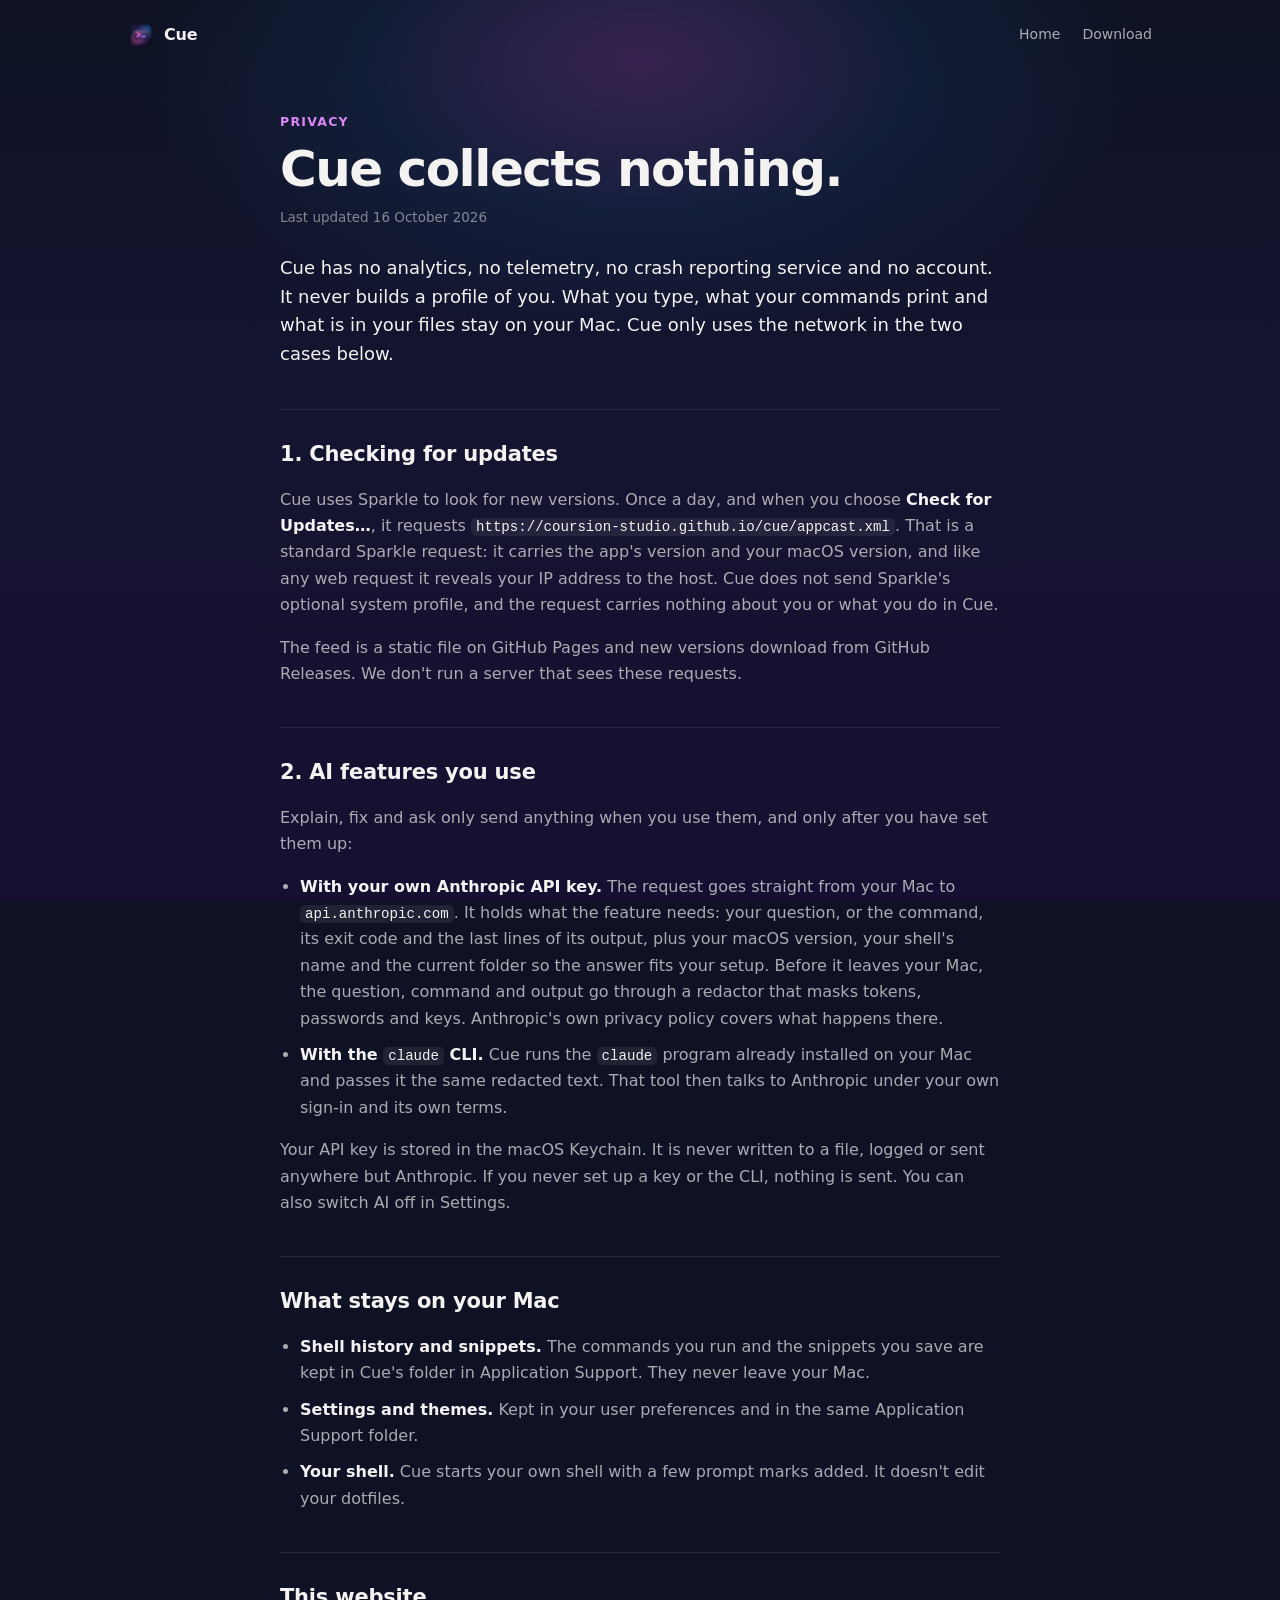
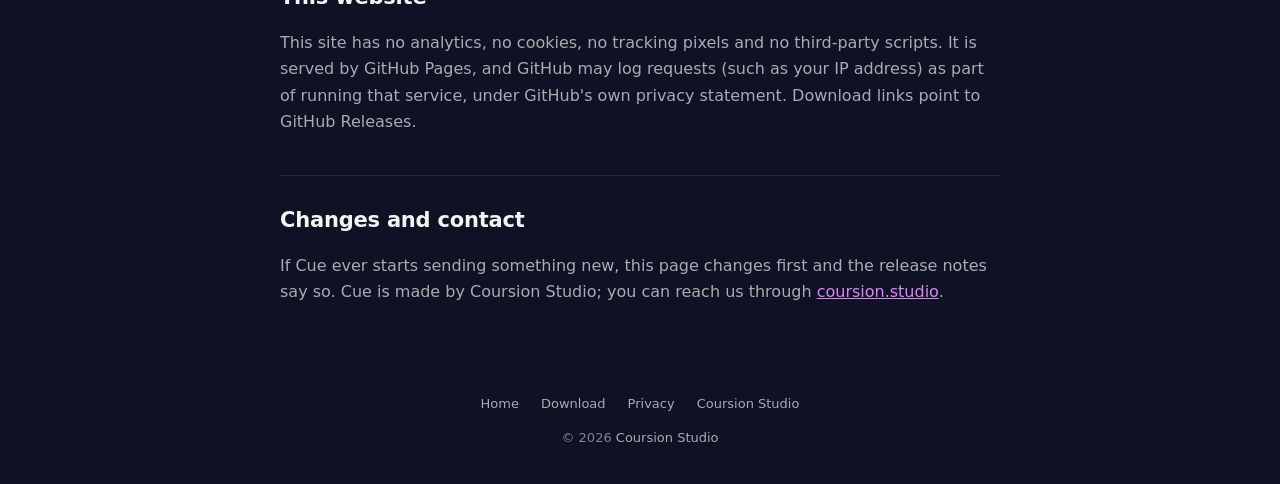
==== privacy.html @ a4cd87f9 "Use cue.coursion.studio for canonical, social and README links" ====
<!doctype html>
<html lang="en">
<head>
  <meta charset="utf-8" />
  <meta name="viewport" content="width=device-width, initial-scale=1" />
  <title>Privacy — Cue</title>
  <meta name="description" content="Cue collects nothing: no analytics, no telemetry, no account. Here is every time it uses the network." />
  <link rel="canonical" href="https://cue.coursion.studio/privacy.html" />
  <link rel="icon" type="image/png" href="favicon.png" />
  <link rel="apple-touch-icon" href="apple-touch-icon.png" />
  <link rel="stylesheet" href="stage.css?v=1d5ceac846" />
  <link rel="stylesheet" href="cue.css?v=15d2f838bf" />
  <meta name="theme-color" content="#0E1224" />
</head>
<body class="legal-page">
  <div class="legal-glow" aria-hidden="true"></div>
  <div class="container">
    <nav class="top">
      <a class="brand" href="./"><img src="icon.png" alt="" width="26" height="26" /><span>Cue</span></a>
      <div class="links">
        <a href="./">Home</a>
        <a class="keep" href="./#download">Download</a>
      </div>
    </nav>

    <main class="legal">
      <p class="eyebrow">Privacy</p>
      <h1>Cue collects nothing.</h1>
      <p class="updated">Last updated 16 October 2026</p>
      <p class="lede">Cue has no analytics, no telemetry, no crash reporting service and no account. It never builds a profile of you. What you type, what your commands print and what is in your files stay on your Mac. Cue only uses the network in the two cases below.</p>

      <section>
        <h2>1. Checking for updates</h2>
        <p>Cue uses Sparkle to look for new versions. Once a day, and when you choose <b>Check for Updates…</b>, it requests <code>https://coursion-studio.github.io/cue/appcast.xml</code>. That is a standard Sparkle request: it carries the app's version and your macOS version, and like any web request it reveals your IP address to the host. Cue does not send Sparkle's optional system profile, and the request carries nothing about you or what you do in Cue.</p>
        <p>The feed is a static file on GitHub Pages and new versions download from GitHub Releases. We don't run a server that sees these requests.</p>
      </section>

      <section>
        <h2>2. AI features you use</h2>
        <p>Explain, fix and ask only send anything when you use them, and only after you have set them up:</p>
        <ul>
          <li><b>With your own Anthropic API key.</b> The request goes straight from your Mac to <code>api.anthropic.com</code>. It holds what the feature needs: your question, or the command, its exit code and the last lines of its output, plus your macOS version, your shell's name and the current folder so the answer fits your setup. Before it leaves your Mac, the question, command and output go through a redactor that masks tokens, passwords and keys. Anthropic's own privacy policy covers what happens there.</li>
          <li><b>With the <code>claude</code> CLI.</b> Cue runs the <code>claude</code> program already installed on your Mac and passes it the same redacted text. That tool then talks to Anthropic under your own sign-in and its own terms.</li>
        </ul>
        <p>Your API key is stored in the macOS Keychain. It is never written to a file, logged or sent anywhere but Anthropic. If you never set up a key or the CLI, nothing is sent. You can also switch AI off in Settings.</p>
      </section>

      <section>
        <h2>What stays on your Mac</h2>
        <ul>
          <li><b>Shell history and snippets.</b> The commands you run and the snippets you save are kept in Cue's folder in Application Support. They never leave your Mac.</li>
          <li><b>Settings and themes.</b> Kept in your user preferences and in the same Application Support folder.</li>
          <li><b>Your shell.</b> Cue starts your own shell with a few prompt marks added. It doesn't edit your dotfiles.</li>
        </ul>
      </section>

      <section>
        <h2>This website</h2>
        <p>This site has no analytics, no cookies, no tracking pixels and no third-party scripts. It is served by GitHub Pages, and GitHub may log requests (such as your IP address) as part of running that service, under GitHub's own privacy statement. Download links point to GitHub Releases.</p>
      </section>

      <section>
        <h2>Changes and contact</h2>
        <p>If Cue ever starts sending something new, this page changes first and the release notes say so. Cue is made by Coursion Studio; you can reach us through <a href="https://coursion.studio">coursion.studio</a>.</p>
      </section>
    </main>

    <footer>
      <div class="links">
        <a href="./">Home</a>
        <a href="./#download">Download</a>
        <a href="privacy.html">Privacy</a>
        <a href="https://coursion.studio">Coursion Studio</a>
      </div>
      <div>© 2026 <a href="https://coursion.studio">Coursion Studio</a></div>
    </footer>
  </div>
</body>
</html>
---- stage.css ----
@property --pal-accent { syntax: "<color>"; inherits: true; initial-value: #9D4EDD; }
@property --pal-second { syntax: "<color>"; inherits: true; initial-value: #4B0082; }

:root {
  --pal-base: #07050F;
  --pal-accent: #9D4EDD;
  --pal-second: #4B0082;
  --pal-s1: rgb(157 78 221 / 0.28);
  --pal-s2: rgb(75 0 130 / 0.16);
  --pal-s3: rgb(6 4 15 / 0.65);
  --pal-text: #FFFFFF;
  --pal-text2: #C9C9D8;
  --pal-text3: rgb(255 255 255 / 0.58);
  --pal-chip: rgb(255 255 255 / 0.08);
  --pal-rule: rgb(255 255 255 / 0.06);
  --pal-border: rgb(255 255 255 / 0.12);
  --on-accent: #FFFFFF;

  --page: #0E0C14;
  --accent-text: color-mix(in oklab, var(--pal-accent) 66%, white);
  --text-primary: #F5F3F2;
  --text-secondary: rgb(245 243 242 / 0.68);
  --text-tertiary: rgb(245 243 242 / 0.5);
  --rule: rgb(245 243 242 / 0.09);
  --success: #2ECC71;
  --warning: #F39C12;

  --sans: -apple-system, BlinkMacSystemFont, "SF Pro Display", "SF Pro Text", "Inter", system-ui, sans-serif;
  --mono: ui-monospace, SFMono-Regular, "SF Mono", Menlo, monospace;
  --rounded: ui-rounded, "SF Pro Rounded", -apple-system, BlinkMacSystemFont, system-ui, sans-serif;
  --radius-btn: 8px;

  --spring: linear(0, 0.0202, 0.0705, 0.14, 0.2204, 0.3054, 0.3905, 0.4724, 0.5492, 0.6196, 0.6828, 0.7387, 0.7874, 0.8293, 0.8639, 0.8939, 0.9188, 0.9393, 0.9558, 0.969, 0.9793, 0.9873, 0.9934, 0.9979, 1.0011, 1.0033, 1.0047, 1.0055, 1.0059, 1.0059, 1.0058, 1.0054, 1.005, 1.0045, 1.004, 1.0035, 1.003, 1.0025, 1.0021, 1.0018, 1);
  --spring-t: 0.6s;
  --spring-key: linear(0, 0.0869, 0.2654, 0.4735, 0.6576, 0.8056, 0.9156, 0.9845, 1.0244, 1.0414, 1.0444, 1.0394, 1.031, 1.0221, 1.0139, 1.0076, 1.003, 1.0003, 0.9987, 0.9981, 0.998, 0.9983, 0.9987, 0.9991, 1);
  --spring-snappy: linear(0, 0.0378, 0.1255, 0.2372, 0.3559, 0.4707, 0.5755, 0.6671, 0.7447, 0.8085, 0.8598, 0.8989, 0.9301, 0.9537, 0.9709, 0.9833, 0.9918, 0.9975, 1.0011, 1.0032, 1.0042, 1.0046, 1.0045, 1.0041, 1.0036, 1.0031, 1.0025, 1.0021, 1.0016, 1.0012, 1);
  --ease-out: cubic-bezier(0.23, 1, 0.32, 1);

  transition: --pal-accent 0.45s ease, --pal-second 0.45s ease;
}


* { box-sizing: border-box; }
html, body { margin: 0; padding: 0; overflow-x: hidden; }
body {
  background: var(--page);
  color: var(--text-primary);
  font: 16px/1.55 var(--sans);
  -webkit-font-smoothing: antialiased;
  -moz-osx-font-smoothing: grayscale;
}
::selection { background: color-mix(in srgb, var(--pal-accent) 38%, transparent); color: #fff; }
:focus-visible { outline: 2px solid var(--pal-accent); outline-offset: 3px; }
.container { max-width: 1080px; margin: 0 auto; padding: 0 28px; }
.skip { position: absolute; left: -999px; top: 8px; z-index: 50; padding: 8px 14px; border-radius: 8px; background: var(--pal-accent); color: var(--on-accent); }
.skip:focus { left: 12px; }
.combo { white-space: nowrap; }
:is(p, h3, li) kbd:not([class]) {
  display: inline-block;
  min-width: 1.6em;
  padding: 0 0.42em;
  margin: 0 0.08em;
  font: 600 0.76em/1.65 var(--rounded);
  text-align: center;
  color: var(--text-primary);
  background: rgb(255 255 255 / 0.07);
  border: 1px solid rgb(255 255 255 / 0.14);
  border-radius: 0.42em;
  box-shadow: 0 1px 0 rgb(0 0 0 / 0.35);
  vertical-align: 0.06em;
}

nav.top { position: relative; z-index: 2; display: flex; align-items: center; justify-content: space-between; padding: 22px 0 8px; }
nav.top .brand { display: flex; align-items: center; gap: 10px; font-weight: 600; letter-spacing: -0.01em; color: inherit; text-decoration: none; }
nav.top .brand img { width: 26px; height: 26px; border-radius: 6px; }
nav.top .links { display: flex; align-items: center; gap: 22px; }
nav.top .links a { color: var(--text-secondary); text-decoration: none; font-size: 14px; font-weight: 500; transition: color 0.15s; }
nav.top .links a:hover { color: var(--text-primary); }

.btn {
  display: inline-flex;
  align-items: center;
  gap: 10px;
  height: 48px;
  padding: 0 22px;
  border-radius: var(--radius-btn);
  font: 600 14px var(--sans);
  text-decoration: none;
  color: #fff;
  border: 1px solid rgb(255 255 255 / 0.22);
  cursor: pointer;
  transition: transform 0.12s ease, box-shadow 0.15s ease, background 0.15s ease;
}
.btn.primary { background: var(--pal-accent); color: var(--on-accent); border-color: rgb(0 0 0 / 0.2); box-shadow: 0 1px 0 rgb(255 255 255 / 0.22) inset; }
.btn.primary:hover { transform: translateY(-1px); box-shadow: 0 1px 0 rgb(255 255 255 / 0.22) inset, 0 6px 18px color-mix(in srgb, var(--pal-accent) 35%, transparent); }
.btn.primary:active { transform: scale(0.98); }
.btn.outline { background: rgb(255 255 255 / 0.05); border-color: rgb(255 255 255 / 0.12); color: rgb(255 255 255 / 0.9); }
.btn.outline:hover { background: rgb(255 255 255 / 0.09); }
.cta-row { display: flex; flex-wrap: wrap; gap: 10px; }
.req-note { color: var(--text-tertiary); font-size: 13px; margin: 20px 0 0; }


.js .reveal .rise { opacity: 0; transform: translateY(14px); }
.js .reveal.in .rise,
.reveal-all .reveal .rise {
  opacity: 1;
  transform: none;
  transition: opacity 0.45s var(--ease-out) var(--d, 0s), transform var(--spring-t) var(--spring) var(--d, 0s);
}


.stage-hero { position: relative; isolation: isolate; overflow: hidden; padding-bottom: 84px; }
.mesh {
  position: absolute;
  inset: 0 0 -10% 0;
  z-index: -1;
  pointer-events: none;
  -webkit-mask-image: linear-gradient(#000 0, #000 55%, transparent 100%);
  mask-image: linear-gradient(#000 0, #000 55%, transparent 100%);
}
.mesh i { position: absolute; border-radius: 50%; will-change: transform; animation: drift 26s ease-in-out infinite alternate; }
.mesh .m1 { left: 18%; top: -6%; width: 64%; height: 78%; opacity: 0.75; background: radial-gradient(closest-side, color-mix(in srgb, var(--pal-accent) 78%, var(--page)), transparent); }
.mesh .m2 { left: 28%; top: -34%; width: 44%; height: 60%; animation-duration: 31s; animation-delay: -9s; background: radial-gradient(closest-side, color-mix(in srgb, var(--pal-accent) 60%, var(--page)), transparent); }
.mesh .m3 { left: -14%; top: 14%; width: 46%; height: 64%; opacity: 0.9; animation-duration: 37s; animation-delay: -4s; background: radial-gradient(closest-side, color-mix(in srgb, var(--pal-second) 70%, var(--page)), transparent); }
.mesh .m4 { right: -12%; top: 18%; width: 44%; height: 58%; opacity: 0.85; animation-duration: 29s; animation-delay: -15s; background: radial-gradient(closest-side, color-mix(in srgb, var(--pal-accent) 45%, var(--page)), transparent); }
.mesh::after {
  content: "";
  position: absolute;
  inset: 0;
  background-image: radial-gradient(circle, rgb(255 255 255 / 0.07) 0.7px, transparent 1.1px);
  background-size: 18px 18px;
  background-position: 9px 9px;
}
@keyframes drift {
  0% { transform: translate3d(0, 0, 0) scale(1); }
  50% { transform: translate3d(6%, 5%, 0) scale(1.08); }
  100% { transform: translate3d(-5%, -3%, 0) scale(0.96); }
}
[data-live]:not(.live) :is(.mesh i, .shimmer) { animation-play-state: paused; }

.fan { --k: 1.22; --cy: 128px; position: relative; height: 350px; margin: 26px auto 0; perspective: 900px; }
.fan::before {
  content: "";
  position: absolute;
  left: 50%;
  top: var(--cy);
  width: 420px;
  height: 420px;
  margin: -210px 0 0 -210px;
  border-radius: 50%;
  z-index: 1;
  background: radial-gradient(closest-side, color-mix(in srgb, var(--pal-accent) 52%, transparent), color-mix(in srgb, var(--pal-accent) 22%, transparent) 45%, transparent);
}
.fan-icon {
  position: absolute;
  left: 50%;
  top: var(--cy);
  z-index: 2;
  width: 160px;
  height: 160px;
  margin: -80px 0 0 -80px;
  border-radius: 36px;
  filter: drop-shadow(0 12px 22px rgb(0 0 0 / 0.45));
}
.fan-item {
  --at: translate(calc(var(--x, 0) * var(--k) * 1px - 50%), calc(var(--y, 0) * var(--ky, var(--k)) * 1px - 28px)) rotate(var(--r, 0deg));
  position: absolute;
  left: 50%;
  top: var(--cy);
  z-index: 3;
  display: flex;
  flex-direction: column;
  align-items: center;
  gap: 9px;
  transform: var(--at);
}
.fan-item b { font-size: 13px; font-weight: 500; color: var(--text-secondary); white-space: nowrap; transition: color 0.15s ease; }
.js .stage-hero .fan-icon { opacity: 0; transform: scale(0.7) rotateX(-18deg); }
.js .stage-hero .fan-item { opacity: 0; transform: translate(-50%, -18px) scale(0.35); }
.js .stage-hero.in .fan-icon,
.reveal-all .stage-hero .fan-icon { opacity: 1; transform: none; transition: opacity 0.3s var(--ease-out), transform var(--spring-t) var(--spring); }
.js .stage-hero.in .fan-item,
.reveal-all .stage-hero .fan-item {
  opacity: 1;
  transform: var(--at);
  transition: opacity 0.3s var(--ease-out) calc(0.18s + var(--i, 0) * 0.045s), transform var(--spring-t) var(--spring) calc(0.18s + var(--i, 0) * 0.045s);
}

.hero-copy { position: relative; max-width: 920px; margin: 6px auto 0; text-align: center; }
.hero-copy h1 { margin: 0 0 18px; font-size: clamp(36px, 5.1vw, 62px); font-weight: 650; letter-spacing: -0.032em; line-height: 1.04; text-wrap: balance; }
.hero-copy .sub { max-width: 600px; margin: 0 auto 30px; font-size: 18px; line-height: 1.55; color: var(--text-secondary); text-wrap: pretty; }
.hero-copy .cta-row, .cta-row.center { justify-content: center; }


.tile {
  position: relative;
  display: grid;
  place-items: center;
  width: 56px;
  height: 56px;
  border-radius: 15px;
  color: var(--pal-accent);
  background: linear-gradient(rgb(255 255 255 / 0.07), rgb(255 255 255 / 0.07)), rgb(22 20 24 / 0.88);
  box-shadow: inset 0 1px 0 rgb(255 255 255 / 0.16), inset 0 0 0 1px rgb(255 255 255 / 0.07), 0 9px 18px rgb(0 0 0 / 0.4);
  transition: transform 0.38s var(--spring-key);
}
.tile::after { content: ""; position: absolute; inset: 0; border-radius: inherit; pointer-events: none; background: linear-gradient(rgb(255 255 255 / 0.1), rgb(255 255 255 / 0.02) 30%, transparent 55%); }
.tile :is(img, svg) { width: 62%; height: 62%; object-fit: contain; }
@media (hover: hover) and (pointer: fine) {
  .fan-item:hover .tile { transform: scale(1.08); }
  .fan-item:hover b { color: var(--text-primary); }
}

.feature-grid { list-style: none; margin: 0; padding: 0; display: grid; grid-template-columns: repeat(var(--cols, 3), minmax(0, 1fr)); gap: 14px; }
.feature-card {
  display: flex;
  gap: 16px;
  padding: 20px 20px 22px;
  border-radius: 18px;
  background: linear-gradient(180deg, rgb(255 255 255 / 0.05), rgb(255 255 255 / 0.015));
  border: 1px solid color-mix(in srgb, var(--pal-accent) 24%, rgb(255 255 255 / 0.06));
}
.feature-card .tile { flex: none; width: 52px; height: 52px; border-radius: 14px; }
.feature-card h3 { display: flex; flex-wrap: wrap; align-items: center; gap: 4px 10px; margin: 2px 0 6px; font-size: 18px; font-weight: 650; letter-spacing: -0.01em; }
.feature-card p { margin: 0; font-size: 14.5px; line-height: 1.5; color: var(--text-secondary); }
.tier { padding: 2px 8px; border-radius: 999px; font-size: 11px; font-weight: 650; letter-spacing: 0.06em; text-transform: uppercase; white-space: nowrap; }
.tier-free { color: #4BDB8A; background: rgb(46 204 113 / 0.13); }
.tier-mixed { color: var(--accent-text); background: color-mix(in srgb, var(--pal-accent) 16%, transparent); }
.tier-paid { color: var(--text-secondary); background: rgb(255 255 255 / 0.08); }


.sec { position: relative; isolation: isolate; padding: 104px 0; }
.sec + .sec { border-top: 1px solid rgb(255 255 255 / 0.05); }
.sec .glow {
  position: absolute;
  left: 50%;
  top: 6%;
  z-index: -1;
  width: min(900px, 120vw);
  height: 420px;
  margin-left: max(-450px, -60vw);
  border-radius: 50%;
  pointer-events: none;
  background: radial-gradient(closest-side, color-mix(in srgb, var(--pal-accent) 22%, transparent), transparent);
}
.sec-head h2, .split-copy h2 { margin: 0 0 14px; font-size: clamp(30px, 3.7vw, 46px); font-weight: 650; letter-spacing: -0.03em; line-height: 1.06; text-wrap: balance; }
.sec-head p, .split-copy p { max-width: 600px; margin: 0; font-size: 17.5px; line-height: 1.6; color: var(--text-secondary); text-wrap: pretty; }
.sec-head.center { max-width: 680px; margin: 44px auto 0; text-align: center; }
.sec-head.center p { margin: 0 auto; }
.sec-head:not(.center) { margin-bottom: 40px; }
.split-copy .aside { margin-top: 18px; font-size: 15px; color: var(--text-tertiary); }
.split { display: grid; grid-template-columns: minmax(0, 0.74fr) minmax(0, 1.26fr); gap: 56px; align-items: center; }
.split.reverse { grid-template-columns: minmax(0, 1.26fr) minmax(0, 0.74fr); }
.split.reverse .split-copy { order: 2; }
.split-stage { min-width: 0; display: flex; flex-direction: column; align-items: center; }
.sec-split .glow { left: 62%; top: 14%; }
.sec-split:has(.reverse) .glow { left: 38%; }


.kb-stage { display: flex; justify-content: center; padding-top: 6px; perspective: 1500px; }
.kb {
  --u: 46px;
  position: relative;
  width: calc(14.5 * var(--u) + 28px);
  padding: 14px;
  border-radius: 22px;
  background: linear-gradient(#211e25, #121015);
  box-shadow: inset 0 1px 0 rgb(255 255 255 / 0.12), inset 0 0 0 1px rgb(255 255 255 / 0.06), 0 34px 60px rgb(0 0 0 / 0.55), 0 0 70px color-mix(in srgb, var(--pal-accent) 16%, transparent);
  transform: rotateX(24deg);
  transform-origin: 50% 100%;
}
.kb::after {
  content: "";
  position: absolute;
  inset: 0;
  border-radius: inherit;
  pointer-events: none;
  opacity: 0;
  box-shadow: inset 0 0 0 1.5px color-mix(in srgb, var(--pal-accent) 75%, transparent), 0 0 60px color-mix(in srgb, var(--pal-accent) 40%, transparent);
  transition: opacity 0.25s ease;
}
.kb.live::after { opacity: 1; }
.kb-row { display: flex; }
.key { width: calc(var(--w, 1) * var(--u)); height: var(--u); padding: calc(var(--u) * 0.055); }
.key.stack { display: flex; flex-direction: column; gap: calc(var(--u) * 0.055); }
.key.stack .cap { height: 50%; }
.cap {
  position: relative;
  display: grid;
  place-items: center;
  height: 100%;
  border-radius: calc(var(--u) * 0.17);
  background: linear-gradient(#333136, #222024);
  box-shadow: inset 0 0 0 0.75px rgb(255 255 255 / 0.08), 0 1.5px 0 rgb(0 0 0 / 0.55);
  font: 500 calc(var(--u) * 0.29)/1 var(--rounded);
  color: rgb(255 255 255 / 0.72);
  transition: transform 0.38s var(--spring-key), color 0.15s ease;
}
.cap.sm { font-size: calc(var(--u) * 0.25); }
.cap::before, .cap::after { content: ""; position: absolute; inset: 0; border-radius: inherit; opacity: 0; transition: opacity 0.16s ease; }
.cap::before { background: linear-gradient(color-mix(in oklab, var(--pal-accent) 72%, white), var(--pal-accent)); box-shadow: inset 0 0 0 0.75px rgb(255 255 255 / 0.35); }
.cap::after { z-index: -1; box-shadow: 0 0 16px color-mix(in srgb, var(--pal-accent) 85%, transparent); }
.cap span { position: relative; }
.cap.on { transform: translateY(1px); color: #120d18; }
.cap.on::before, .cap.on::after { opacity: 1; }
.kb-pill {
  display: inline-flex !important;
  align-items: center;
  gap: 12px;
  min-height: 46px;
  max-width: none !important;
  margin: 26px auto 0 !important;
  padding: 9px 12px 9px 16px;
  border-radius: 14px;
  background: rgb(255 255 255 / 0.04);
  border: 1px solid rgb(255 255 255 / 0.1);
  font-size: 15px !important;
  font-weight: 600;
  color: var(--text-primary) !important;
}
.kb-pill .dot { flex: none; width: 9px; height: 9px; border-radius: 50%; background: rgb(255 255 255 / 0.45); transition: background 0.2s ease, box-shadow 0.2s ease; }
.kb-pill.live .dot { background: #FF5F57; box-shadow: 0 0 10px rgb(255 95 87 / 0.7); }
.kb-pill-keys { display: inline-flex; gap: 5px; }
.kb-pill-keys:empty { display: none; }


.lp {
  --row: 52px;
  position: relative;
  width: min(680px, 100%);
  margin: 0 auto;
  overflow: hidden;
  border-radius: 18px;
  color: var(--pal-text);
  text-align: left;
  background:
    linear-gradient(135deg, color-mix(in srgb, var(--pal-accent) 22%, transparent), color-mix(in srgb, var(--pal-accent) 6%, transparent) 50%, transparent),
    linear-gradient(135deg, var(--pal-s1), var(--pal-s2), var(--pal-s3)),
    color-mix(in srgb, var(--pal-base) 55%, rgb(40 38 46 / 0.86));
  -webkit-backdrop-filter: blur(26px) saturate(1.5);
  backdrop-filter: blur(26px) saturate(1.5);
  box-shadow: 0 30px 60px rgb(0 0 0 / 0.5), 0 0 60px color-mix(in srgb, var(--pal-accent) 18%, transparent);
}
.lp::before {
  content: "";
  position: absolute;
  inset: 0;
  z-index: 3;
  border-radius: inherit;
  pointer-events: none;
  background: linear-gradient(rgb(255 255 255 / 0.1), rgb(255 255 255 / 0.02) 25%, transparent 55%);
  box-shadow: inset 0 0 0 1px var(--pal-border);
}
.lp[data-light] { background: rgb(250 250 250 / 0.92); }
.lp[data-mat="ledger"] {
  background: radial-gradient(440px circle at 4% -6%, color-mix(in srgb, var(--pal-accent) 7%, transparent), transparent), color-mix(in srgb, #fff 10%, var(--pal-base));
  -webkit-backdrop-filter: none;
  backdrop-filter: none;
}
.lp[data-mat="ledger"][data-light] { background: radial-gradient(440px circle at 4% -6%, color-mix(in srgb, var(--pal-accent) 7%, transparent), transparent), var(--pal-base); }
.lp[data-mat="ledger"]::before { background: none; }
.lp[data-mat="compact"] { --row: 42px; background: color-mix(in srgb, var(--pal-base) 40%, rgb(34 34 38 / 0.72)); }
.lp[data-mat="compact"][data-light] { background: color-mix(in srgb, var(--pal-base) 55%, rgb(240 240 242 / 0.8)); }
.lp > * { position: relative; z-index: 1; }
.lp-field { display: flex; align-items: center; gap: 12px; height: 64px; padding: 0 20px; border-bottom: 1px solid var(--pal-rule); }
.lp[data-mat="compact"] .lp-field { height: 54px; }
.lp-glass { flex: none; width: 19px; height: 19px; color: var(--pal-text3); }
.lp-field input, .lp-q { flex: 1; min-width: 0; padding: 0; border: 0; background: none; outline: none; font: 400 21px/1.2 var(--sans); color: var(--pal-text); caret-color: var(--pal-accent); }
.lp-field input::placeholder { color: var(--pal-text2); opacity: 0.85; }
.lp-field input:focus-visible { outline: none; }
.lp-live:focus-within { box-shadow: 0 30px 60px rgb(0 0 0 / 0.5), 0 0 0 2px color-mix(in srgb, var(--pal-accent) 70%, transparent), 0 0 60px color-mix(in srgb, var(--pal-accent) 24%, transparent); }
.lp-q { display: flex; align-items: center; }
.caret { display: inline-block; width: 2px; height: 24px; margin-left: 1px; border-radius: 1px; background: var(--pal-accent); animation: blink 1.1s steps(1) infinite; }
@keyframes blink { 50% { opacity: 0; } }
.lp-chip, .lp-hint b { padding: 5px 7px; border-radius: 6px; font: 600 11.5px/1 var(--rounded); color: var(--pal-text3); background: var(--pal-chip); }
.lp-results { position: relative; height: calc(3 * var(--row) + 14px); padding: 7px; }
.lp-results.static { height: auto; }
.lp-results ul { position: relative; margin: 0; padding: 0; list-style: none; }
.lp-sel {
  position: absolute;
  left: 7px;
  right: 7px;
  top: 7px;
  height: var(--row);
  border-radius: 11px;
  background: color-mix(in srgb, var(--pal-accent) 16%, transparent);
  transform: translateY(calc(var(--sel, 0) * var(--row)));
  transition: transform 0.34s var(--spring-snappy), opacity 0.15s ease;
}
.lp-results.empty .lp-sel { opacity: 0; }
.lp-empty { position: absolute; inset: 0; display: grid; place-items: center; margin: 0; font-size: 13.5px; color: var(--pal-text3); opacity: 0; pointer-events: none; transition: opacity 0.2s ease; }
.lp-results.empty .lp-empty { opacity: 1; }
.lp-row { display: flex; align-items: center; gap: 12px; height: var(--row); padding: 0 12px; border-radius: 11px; cursor: default; transition: opacity 0.22s var(--ease-out), transform 0.34s var(--spring-snappy); }
.lp-row.stat.sel { background: color-mix(in srgb, var(--pal-accent) 16%, transparent); }
.lp[data-mat="compact"] :is(.lp-sel, .lp-row.stat.sel) { background: color-mix(in srgb, var(--pal-text) 10%, transparent); }
.lp-row.enter { opacity: 0; transform: translateY(-8px); transition: none; }
.lp-ico { flex: none; display: grid; place-items: center; width: 34px; height: 34px; border-radius: 9px; color: var(--pal-text2); background: var(--pal-chip); }
.lp[data-mat="compact"] .lp-ico { width: 28px; height: 28px; border-radius: 7px; }
.lp-ico svg { width: 56%; height: 56%; }
.lp-row.sel .lp-ico.sym { color: var(--pal-accent); background: color-mix(in srgb, var(--pal-accent) 24%, transparent); }
.lp-ico.app { color: #fff; box-shadow: inset 0 0 0 0.5px rgb(255 255 255 / 0.25), inset 0 1px 0 rgb(255 255 255 / 0.3), 0 2px 5px rgb(0 0 0 / 0.3); }
.lp-tx { flex: 1; min-width: 0; display: flex; flex-direction: column; }
.lp-t { overflow: hidden; font-size: 15px; line-height: 1.25; color: var(--pal-text); white-space: nowrap; text-overflow: ellipsis; font-variant-numeric: tabular-nums; }
.lp-row.sel .lp-t { font-weight: 600; }
.lp-s { overflow: hidden; font-size: 12px; line-height: 1.3; color: var(--pal-text3); white-space: nowrap; text-overflow: ellipsis; }
.lp[data-mat="compact"] .lp-s { display: none; }
.lp-tr { font-size: 12px; font-weight: 500; color: var(--pal-text3); opacity: 0; transition: opacity 0.15s ease; }
.lp-row.sel .lp-tr { opacity: 1; }
.lp-foot { display: flex; align-items: center; gap: 16px; height: 38px; padding: 0 18px; border-top: 1px solid var(--pal-rule); font-size: 12px; color: var(--pal-text3); }
.lp-label { margin-right: auto; font-size: 11px; font-weight: 700; letter-spacing: 0.08em; text-transform: uppercase; }
.lp[data-mat="ledger"] .lp-label { font-family: var(--mono); font-weight: 500; letter-spacing: 0.05em; }
.lp-label.flash { color: var(--pal-accent); }
.lp-hint { display: inline-flex; align-items: center; gap: 6px; }
.lp-hint b { padding: 3px 5px; font-size: 11px; }
.chips { display: flex; flex-wrap: wrap; justify-content: center; gap: 10px; margin-top: 22px; }
.chip-q {
  padding: 10px 16px;
  border-radius: 999px;
  font: 500 15px/1 var(--mono);
  color: var(--text-primary);
  background: rgb(255 255 255 / 0.05);
  border: 1px solid rgb(255 255 255 / 0.12);
  cursor: pointer;
  transition: background 0.15s ease, transform 0.12s ease;
}
.chip-q:hover { background: rgb(255 255 255 / 0.09); }
.chip-q:active { transform: scale(0.97); }


.desk-wrap { width: 100%; max-width: 580px; perspective: 1000px; }
.desk {
  position: relative;
  aspect-ratio: 560 / 300;
  overflow: hidden;
  border-radius: 14px;
  transform: rotateX(8deg);
  transform-origin: 50% 100%;
  background:
    radial-gradient(60% 80% at 20% 10%, rgb(255 255 255 / 0.12), transparent 70%),
    radial-gradient(70% 90% at 75% 85%, color-mix(in srgb, var(--pal-accent) 45%, transparent), transparent 70%),
    linear-gradient(135deg, color-mix(in srgb, var(--pal-accent) 65%, #000), var(--pal-base) 55%, color-mix(in srgb, var(--pal-second) 40%, #000));
  box-shadow: inset 0 0 0 1px rgb(255 255 255 / 0.14), 0 26px 50px rgb(0 0 0 / 0.5), 0 0 60px color-mix(in srgb, var(--pal-accent) 18%, transparent);
}
.desk-menubar { position: absolute; inset: 0 0 auto 0; z-index: 5; display: flex; align-items: center; gap: 11px; height: 20px; padding: 0 12px; background: rgb(0 0 0 / 0.28); }
.desk-menubar i { height: 4px; border-radius: 2px; background: rgb(255 255 255 / 0.45); }
.desk-menubar .sp { flex: 1; }
.desk-menubar .mine { width: 10px; height: 10px; border-radius: 3px; background: var(--pal-accent); }
.win { position: absolute; inset: 0; pointer-events: none; }
.win-skin, .win-content { position: absolute; left: 0; top: 0; transform-origin: 0 0; will-change: transform; }
.win-skin { border-radius: 7px; background: #1c1c1e; box-shadow: inset 0 0 0 1px rgb(255 255 255 / 0.1), 0 6px 14px rgb(0 0 0 / 0.32); transition: box-shadow 0.2s ease; }
.win + .win .win-skin { background: #242426; }
.win.front .win-skin { box-shadow: inset 0 0 0 1.25px color-mix(in srgb, var(--pal-accent) 85%, transparent), 0 10px 24px rgb(0 0 0 / 0.5); }
.win-bar { display: flex; align-items: center; gap: 5px; height: 21px; padding: 0 9px; }
.win-bar i { width: 7px; height: 7px; border-radius: 50%; background: #FF5F57; opacity: 0.35; transition: opacity 0.2s ease; }
.win-bar i:nth-child(2) { background: #FEBC2E; }
.win-bar i:nth-child(3) { background: #28C840; }
.win.front .win-bar i { opacity: 0.95; }
.win-body { display: flex; flex-direction: column; gap: 7px; padding: 8px 11px; }
.win-body .banner { height: 36px; border-radius: 4px; background: linear-gradient(90deg, color-mix(in srgb, var(--pal-accent) 60%, transparent), color-mix(in srgb, var(--pal-second) 40%, transparent)); }
.win-body .ln { height: 4px; border-radius: 2px; background: rgb(255 255 255 / 0.15); }
.win-body .ln.short { width: 30%; }
.snaps { display: flex; flex-wrap: wrap; justify-content: center; gap: 8px; margin-top: 26px; }
.snap { position: relative; display: inline-flex; gap: 4px; padding: 7px; border: 0; border-radius: 12px; background: rgb(255 255 255 / 0.035); cursor: pointer; transition: background 0.15s ease, transform 0.12s ease; }
.snap::after { content: ""; position: absolute; inset: 0; border-radius: inherit; pointer-events: none; opacity: 0; box-shadow: 0 0 22px color-mix(in srgb, var(--pal-accent) 50%, transparent); transition: opacity 0.15s ease; }
.snap:hover { background: rgb(255 255 255 / 0.07); }
.snap:active { transform: scale(0.97); }
.snap.on { background: color-mix(in srgb, var(--pal-accent) 15%, transparent); }
.snap.on::after { opacity: 1; }
.keycap, .snap kbd {
  display: grid;
  place-items: center;
  min-width: 30px;
  height: 30px;
  padding: 0 6px;
  border-radius: 8px;
  font: 600 13.5px/1 var(--rounded);
  color: var(--text-primary);
  background: rgb(255 255 255 / 0.07);
  border: 1px solid rgb(255 255 255 / 0.13);
  box-shadow: 0 1px 0 rgb(0 0 0 / 0.35);
  transition: background 0.15s ease, color 0.15s ease, border-color 0.15s ease;
}
.snap.on kbd, .keycap.on { background: var(--pal-accent); color: var(--on-accent); border-color: transparent; }


.shelf-fit { position: relative; width: 100%; max-width: 640px; height: calc(300px * var(--s, 1)); }
.shelf-stage { position: absolute; left: 0; top: 0; width: 640px; height: 300px; transform: scale(var(--s, 1)); transform-origin: 0 0; }
.shelf-stage.narrow { width: 520px; }
.shelf-stage.narrow .shelf { left: 268px; }
.source {
  position: absolute;
  left: 16px;
  top: 40px;
  width: 260px;
  height: 214px;
  overflow: hidden;
  border-radius: 13px;
  background: #1f1e21;
  box-shadow: inset 0 0 0 1px rgb(255 255 255 / 0.1), inset 0 1px 0 rgb(255 255 255 / 0.12), 0 18px 34px rgb(0 0 0 / 0.45);
}
.source-bar { display: flex; align-items: center; gap: 5px; height: 30px; padding: 0 11px; background: rgb(255 255 255 / 0.04); }
.source-bar i { width: 8px; height: 8px; border-radius: 50%; background: #FF5F57; }
.source-bar i:nth-child(2) { background: #FEBC2E; }
.source-bar i:nth-child(3) { background: #28C840; }
.source-bar b { flex: 1; margin-right: 34px; text-align: center; font-size: 11.5px; font-weight: 600; color: rgb(255 255 255 / 0.62); }
.source-slot { position: absolute; left: 46px; top: 58px; width: 80px; height: 108px; border: 1px dashed rgb(255 255 255 / 0.2); border-radius: 8px; opacity: 0; transition: opacity 0.2s ease; }
.shelf-stage.away .source-slot { opacity: 1; }
.shelf {
  position: absolute;
  left: 380px;
  top: 128px;
  width: 244px;
  height: 152px;
  padding: 14px 16px;
  border-radius: 18px;
  opacity: 0;
  transform: translateY(18px) scale(0.4);
  transform-origin: 50% 100%;
  background: linear-gradient(color-mix(in srgb, var(--pal-accent) 9%, transparent), color-mix(in srgb, var(--pal-accent) 9%, transparent)), rgb(16 14 17 / 0.94);
  box-shadow: inset 0 0 0 1.2px color-mix(in srgb, var(--pal-accent) 32%, transparent), inset 0 1px 0 rgb(255 255 255 / 0.12), 0 0 26px color-mix(in srgb, var(--pal-accent) 16%, transparent), 0 14px 28px rgb(0 0 0 / 0.4);
  transition: transform var(--spring-t) var(--spring), opacity 0.2s ease;
}
.shelf::after { content: ""; position: absolute; inset: 0; border-radius: inherit; opacity: 0; box-shadow: inset 0 0 0 1.5px color-mix(in srgb, var(--pal-accent) 80%, transparent), 0 0 34px color-mix(in srgb, var(--pal-accent) 45%, transparent); transition: opacity 0.15s ease; }
.shelf-stage.shelf-up .shelf { opacity: 1; transform: none; }
.shelf-stage.hot .shelf::after { opacity: 1; }
.shelf-head { display: flex; align-items: center; gap: 7px; font-size: 13px; font-weight: 600; color: var(--text-secondary); }
.shelf-head .n { margin-left: auto; font: 600 12.5px var(--mono); }
.shelf-slots { display: flex; gap: 12px; margin-top: 12px; }
.shelf-slots i { width: 60px; height: 82px; border: 1px dashed rgb(255 255 255 / 0.13); border-radius: 9px; }
.file {
  position: absolute;
  left: 0;
  top: 0;
  z-index: 4;
  display: flex;
  flex-direction: column;
  align-items: center;
  gap: 7px;
  width: 84px;
  height: 116px;
  margin: -58px 0 0 -42px;
  padding: 0;
  border: 0;
  background: none;
  cursor: grab;
  touch-action: none;
  -webkit-user-select: none;
  user-select: none;
  will-change: transform;
}
.file.dragging { cursor: grabbing; }
.thumb { position: relative; display: flex; flex-direction: column; gap: 5px; width: 72px; height: 90px; padding: 6px 6px 0; border-radius: 5px; background: #fff; box-shadow: 0 3px 8px rgb(0 0 0 / 0.25); transition: box-shadow 0.25s ease; }
.file.lifted .thumb { box-shadow: 0 16px 30px rgb(0 0 0 / 0.55); }
.thumb .pic { height: 50px; border-radius: 3px; background: linear-gradient(var(--pal-accent), var(--pal-second)); }
.thumb i { width: 46px; height: 3.5px; border-radius: 2px; background: rgb(0 0 0 / 0.24); }
.thumb i + i { width: 32px; background: rgb(0 0 0 / 0.14); }
.file .name { padding: 2px 8px; border-radius: 999px; font-size: 11px; font-weight: 600; white-space: nowrap; color: var(--on-accent); background: var(--pal-accent); transition: opacity 0.2s ease; }
.file.parked .name { opacity: 0; }
.cursor { position: absolute; left: 0; top: 0; z-index: 5; width: 15px; height: 22px; opacity: 0; pointer-events: none; filter: drop-shadow(0 1px 2px rgb(0 0 0 / 0.4)); transition: opacity 0.2s ease; }
.cursor.on { opacity: 1; }
.stage-status { min-height: 1.5em; margin: 22px 0 0; font-size: 14.5px; text-align: center; color: var(--text-tertiary); }


.look-stage { position: relative; min-height: 236px; padding-top: 8px; }
.look-stage .lp { transition: opacity 0.32s ease, transform 0.32s ease; }
.look-stage .lp.ghost { position: absolute; left: 50%; top: 0; transform: translateX(-50%); pointer-events: none; }
.look-stage .lp.fresh { opacity: 0; transform: scale(0.985); }
.materials { display: flex; flex-wrap: wrap; justify-content: center; gap: 8px; margin-top: 26px; }
.mat {
  display: inline-flex;
  align-items: center;
  gap: 8px;
  padding: 9px 17px;
  border-radius: 999px;
  font: 500 15px var(--sans);
  color: var(--text-secondary);
  background: rgb(255 255 255 / 0.04);
  border: 1px solid rgb(255 255 255 / 0.1);
  cursor: pointer;
  transition: color 0.15s ease, background 0.15s ease, border-color 0.15s ease;
}
.mat:hover { color: var(--text-primary); }
.mat[aria-checked="true"] { font-weight: 600; color: var(--text-primary); background: color-mix(in srgb, var(--pal-accent) 20%, transparent); border-color: color-mix(in srgb, var(--pal-accent) 60%, transparent); }
.swatches { display: flex; flex-wrap: wrap; justify-content: center; gap: 11px; margin-top: 20px; }
.swatch { position: relative; width: 30px; height: 30px; padding: 0; border: 0; border-radius: 50%; background: var(--b); cursor: pointer; box-shadow: inset 0 0 0 1px rgb(255 255 255 / 0.16); transition: transform 0.38s var(--spring-key); }
.swatch::before { content: ""; position: absolute; inset: 7px; border-radius: 50%; background: var(--a); }
.swatch::after { content: ""; position: absolute; inset: -4px; border-radius: 50%; opacity: 0; box-shadow: inset 0 0 0 2px var(--a); transition: opacity 0.15s ease; }
.swatch[aria-checked="true"] { transform: scale(1.08); }
.swatch[aria-checked="true"]::after { opacity: 1; }
.swatch-name { min-height: 1.5em; margin: 14px 0 0 !important; font-size: 13.5px !important; color: var(--text-tertiary) !important; }
.swatch-name b { font-weight: 600; color: var(--accent-text); }


.perm { width: 100%; max-width: 560px; padding: 18px; border-radius: 18px; background: linear-gradient(#29272c, #1f1d22); box-shadow: inset 0 0 0 1px rgb(255 255 255 / 0.1), inset 0 1px 0 rgb(255 255 255 / 0.14), 0 28px 50px rgb(0 0 0 / 0.5); }
.perm-bar { display: flex; align-items: center; gap: 7px; height: 26px; }
.perm-bar i { width: 11px; height: 11px; border-radius: 50%; background: #FF5F57; }
.perm-bar i:nth-child(2) { background: #FEBC2E; }
.perm-bar i:nth-child(3) { background: #28C840; }
.perm-bar b { margin-left: 16px; font-size: 17px; font-weight: 700; }
.perm-lede { margin: 14px 2px 12px !important; font-size: 13.5px !important; color: var(--text-secondary) !important; }
.perm-list { overflow: hidden; border-radius: 12px; background: rgb(255 255 255 / 0.04); }
.perm-row { position: relative; display: flex; align-items: center; gap: 12px; height: 64px; padding: 0 14px; }
.perm-row + .perm-row { border-top: 1px solid rgb(255 255 255 / 0.07); }
.perm-row.mine { background: color-mix(in srgb, var(--pal-accent) 12%, transparent); transition: background 0.3s ease; }
.perm-row.mine.granted { background: rgb(255 255 255 / 0.02); }
.perm-ghost-icon { width: 40px; height: 40px; border-radius: 10px; border: 1px dashed rgb(255 255 255 / 0.2); background: rgb(255 255 255 / 0.04); }
.perm-ghost-name { width: 150px; height: 7px; margin-right: auto; border-radius: 4px; background: rgb(255 255 255 / 0.12); }
.perm-icon { width: 40px; height: 40px; border-radius: 9px; filter: drop-shadow(0 3px 6px rgb(0 0 0 / 0.4)); }
.perm-title { display: inline-flex; align-items: center; gap: 10px; margin-right: auto; font-size: 16px; font-weight: 600; }
.perm-ok { width: 22px; height: 22px; color: var(--success); opacity: 0; transform: scale(0.5); transition: opacity 0.2s ease, transform 0.5s var(--spring-key); }
.granted .perm-ok { opacity: 1; transform: none; }
.sw { position: relative; flex: none; width: 52px; height: 30px; padding: 0; border: 0; border-radius: 999px; background: rgb(255 255 255 / 0.13); box-shadow: inset 0 0 0 1px rgb(255 255 255 / 0.08); transition: background 0.2s ease, box-shadow 0.25s ease; }
button.sw { cursor: pointer; }
.sw i { position: absolute; left: 3px; top: 3px; width: 24px; height: 24px; border-radius: 50%; background: #fff; box-shadow: 0 1px 3px rgb(0 0 0 / 0.3); transition: transform 0.42s var(--spring-key); }
.sw.on { background: rgb(255 255 255 / 0.22); }
.sw.on i, .sw[aria-checked="true"] i { transform: translateX(22px); }
.sw.on i { background: rgb(255 255 255 / 0.62); }
.sw[aria-checked="true"] { background: var(--success); box-shadow: 0 0 18px rgb(46 204 113 / 0.55); }
.burst { position: absolute; right: 40px; top: 50%; width: 0; height: 0; pointer-events: none; }
.burst span { position: absolute; left: 0; top: 0; border-radius: 50%; }
.perm-status { display: inline-flex !important; align-items: center; gap: 9px; margin-top: 24px !important; padding: 8px 15px; border-radius: 999px; font-size: 15px !important; font-weight: 600; color: var(--warning) !important; background: rgb(243 156 18 / 0.12); transition: color 0.2s ease, background 0.2s ease; }
.perm-status svg { width: 19px; height: 19px; }
.perm-status.ok { color: #4BDB8A !important; background: rgb(46 204 113 / 0.12); }
.trust { display: grid; grid-template-columns: repeat(3, minmax(0, 1fr)); gap: 36px; margin: 72px 0 0; padding: 28px 0 0; list-style: none; border-top: 1px solid rgb(255 255 255 / 0.08); }
.trust b { display: block; margin-bottom: 6px; font-size: 16px; font-weight: 650; }
.trust span { font-size: 14.5px; line-height: 1.55; color: var(--text-secondary); }


.price-stage { display: flex; justify-content: center; padding-top: 8px; perspective: 1100px; }
.price-card {
  position: relative;
  display: flex;
  align-items: center;
  gap: 30px;
  width: min(680px, 100%);
  padding: 30px 34px;
  overflow: hidden;
  border-radius: 24px;
  background: linear-gradient(135deg, color-mix(in srgb, var(--pal-accent) 30%, transparent), color-mix(in srgb, var(--pal-accent) 6%, transparent)), rgb(16 14 17 / 0.94);
  box-shadow: inset 0 0 0 1px color-mix(in srgb, var(--pal-accent) 48%, transparent), inset 0 1px 0 rgb(255 255 255 / 0.16), 0 0 46px color-mix(in srgb, var(--pal-accent) 30%, transparent), 0 26px 50px rgb(0 0 0 / 0.5);
  transform: rotate3d(1, -0.4, 0, 5deg);
}
.price-main { flex: none; display: flex; flex-direction: column; }
.price-lbl { font-size: 12.5px; font-weight: 650; letter-spacing: 0.1em; text-transform: uppercase; color: var(--accent-text); }
.price-num { font: 700 70px/1.05 var(--rounded); letter-spacing: -0.035em; color: #fff; }
.price-once { font-size: 13px; color: var(--text-tertiary); }
.price-rule { align-self: stretch; width: 1px; background: rgb(255 255 255 / 0.1); }
.price-list { display: flex; flex-direction: column; gap: 12px; margin: 0; padding: 0; list-style: none; }
.price-list li { display: flex; align-items: center; gap: 11px; font-size: 16px; color: rgb(245 243 242 / 0.92); }
.price-list li::before { content: ""; flex: none; width: 19px; height: 19px; border-radius: 50%; background: var(--pal-accent) url("data:image/svg+xml,%3Csvg xmlns='http://www.w3.org/2000/svg' viewBox='0 0 24 24'%3E%3Cpath d='m7.5 12.3 3 3 6-6.3' fill='none' stroke='%23fff' stroke-width='2.4' stroke-linecap='round' stroke-linejoin='round'/%3E%3C/svg%3E") center / 100% no-repeat; }
.shimmer {
  position: absolute;
  top: -100%;
  left: 0;
  width: 45%;
  height: 300%;
  pointer-events: none;
  background: linear-gradient(90deg, transparent, rgb(255 255 255 / 0.04), rgb(255 255 255 / 0.1), rgb(255 255 255 / 0.04), transparent);
  transform: translateX(-140%) rotate(18deg);
  animation: shimmer 4.2s linear infinite;
}
@keyframes shimmer {
  0% { transform: translateX(-140%) rotate(18deg); }
  70%, 100% { transform: translateX(360%) rotate(18deg); }
}
.free-chips { display: flex; flex-wrap: wrap; justify-content: center; gap: 9px; margin: 24px 0 0; padding: 0; list-style: none; }
.free-chips li { display: inline-flex; align-items: center; gap: 8px; padding: 7px 14px 7px 9px; border-radius: 999px; font-size: 14.5px; font-weight: 500; background: rgb(46 204 113 / 0.1); box-shadow: inset 0 0 0 1px rgb(46 204 113 / 0.32); }
.free-chips :is(img, svg) { width: 18px; height: 18px; color: var(--pal-accent); }
.sec-price .cta-row { margin-top: 30px; }

.cta-band { padding: 56px 0 40px; border-top: 1px solid var(--rule); }
.cta-band h2 { margin: 0 0 8px; font-size: clamp(28px, 4vw, 36px); font-weight: 700; letter-spacing: -0.02em; }
.cta-band .lede { max-width: 620px; margin: 0; color: var(--text-secondary); }
.cta-band .cta-row { margin-top: 22px; }
footer { padding: 48px 0 36px; font-size: 13px; text-align: center; color: var(--text-tertiary); }
footer .links { display: flex; flex-wrap: wrap; justify-content: center; gap: 10px 22px; margin-bottom: 14px; }
footer a { color: var(--text-secondary); text-decoration: none; }
footer a:hover { color: var(--text-primary); }


@media (max-width: 980px) {
  .feature-grid { --cols: 2; }
  .split, .split.reverse { grid-template-columns: 1fr; gap: 40px; }
  .split.reverse .split-copy { order: 0; }
  .split-copy { text-align: center; }
  .split-copy p { margin-left: auto; margin-right: auto; }
  .sec-split .glow, .sec-split:has(.reverse) .glow { left: 50%; top: 30%; }
  .kb { --u: 38px; }
}
@media (max-width: 720px) {
  .fan { --k: 0.62; --ky: 1.02; --cy: 82px; height: 250px; margin-top: 12px; }
  .fan-icon { width: 112px; height: 112px; margin: -56px 0 0 -56px; border-radius: 26px; }
  .fan::before { width: 150px; height: 150px; margin: -75px 0 0 -75px; }
  .fan-item { gap: 0; }
  .fan-item b { display: none; }
  .fan-item .tile { width: 46px; height: 46px; border-radius: 12px; }
  .hero-copy .sub { font-size: 16.5px; }
  .sec { padding: 72px 0; }
  .feature-grid { --cols: 1; }
  .kb { --u: 22px; padding: 8px; border-radius: 12px; transform: rotateX(18deg); }
  .cap { font-size: 9px; }
  .trust { grid-template-columns: 1fr; gap: 22px; margin-top: 52px; }
  .price-card { flex-direction: column; align-items: flex-start; gap: 18px; padding: 24px; transform: none; }
  .price-rule { width: 100%; height: 1px; }
  .lp { --row: 48px; }
  .lp-field input, .lp-q { font-size: 18px; }
  .lp-foot .lp-hint:last-child { display: none; }
  .snap kbd { min-width: 24px; height: 24px; padding: 0 4px; border-radius: 6px; font-size: 11.5px; }
  .snaps { gap: 5px; }
  .snap { gap: 3px; padding: 5px; }
  .perm-ghost-name { width: 90px; }
}
@media (max-width: 560px) {
  nav.top .links a:not(.keep) { display: none; }
  .kb-pill-keys { display: none; }
}

.static, .static *, .static *::before, .static *::after { transition: none !important; animation: none !important; }

@media (prefers-reduced-motion: reduce) {
  :root { transition: none; }
  .js .reveal .rise, .js .stage-hero .fan-icon { transform: none; }
  .js .stage-hero .fan-item { transform: var(--at); }
  .js .reveal.in .rise, .js .stage-hero.in .fan-icon, .js .stage-hero.in .fan-item { transition: opacity 0.3s ease; }
  .mesh i, .shimmer, .caret { animation: none; }
  .cap, .tile, .swatch, .sw i, .perm-ok, .lp-row, .lp-sel, .shelf { transition-property: opacity, color, background, box-shadow; }
}
---- cue.css ----
:root {
  --page: #0E1224;
  --brand-pink: #FF5189;
  --brand-purple: #C75CEB;
  --brand-blue: #389EFF;
  --brand-grad: linear-gradient(90deg, var(--brand-pink), var(--brand-purple) 52%, var(--brand-blue));
}
body {
  background: linear-gradient(180deg, #0E1224 0, #131530 42%, #170F31 100%) fixed, var(--page);
}
code:not([class]) {
  padding: 0.08em 0.36em;
  border-radius: 5px;
  font: 0.88em var(--mono);
  color: var(--text-primary);
  background: rgb(255 255 255 / 0.07);
}

.ico svg, .btn-ico, .brew-copy svg, .cmp-explain svg {
  fill: none;
  stroke: currentColor;
  stroke-width: 1.9;
  stroke-linecap: round;
  stroke-linejoin: round;
}

.grad {
  background: var(--brand-grad);
  -webkit-background-clip: text;
  background-clip: text;
  color: transparent;
}
.btn.primary {
  background: linear-gradient(100deg, var(--brand-pink), var(--brand-purple) 55%, #7D7BF4);
  color: #fff;
  border-color: rgb(255 255 255 / 0.14);
}
.btn.primary:hover { box-shadow: 0 1px 0 rgb(255 255 255 / 0.22) inset, 0 8px 24px rgb(199 92 235 / 0.4); }
.btn-ico { width: 18px; height: 18px; stroke-width: 2.2; }
.cta-row { align-items: center; }

.brew {
  display: inline-flex;
  align-items: center;
  gap: 10px;
  height: 48px;
  max-width: 100%;
  padding: 0 6px 0 16px;
  border-radius: var(--radius-btn);
  background: rgb(8 10 22 / 0.6);
  border: 1px solid rgb(255 255 255 / 0.12);
  font: 13.5px var(--mono);
  color: var(--text-primary);
}
.brew code { padding: 0; background: none; font: inherit; overflow: hidden; white-space: nowrap; text-overflow: ellipsis; min-width: 0; }
.brew-prompt { color: #DA86F5; }
.brew-copy {
  flex: none;
  display: inline-flex;
  align-items: center;
  gap: 6px;
  height: 36px;
  padding: 0 12px;
  border: 0;
  border-radius: 6px;
  font: 600 12.5px var(--sans);
  color: var(--text-secondary);
  background: rgb(255 255 255 / 0.07);
  cursor: pointer;
  transition: background 0.15s ease, color 0.15s ease;
}
.brew-copy:hover { color: var(--text-primary); background: rgb(255 255 255 / 0.12); }
.brew-copy svg { width: 15px; height: 15px; }
.brew.copied .brew-copy { color: #6BE6A6; background: rgb(63 217 138 / 0.14); }

.hero { padding-bottom: 32px; }
.hero-grid {
  display: grid;
  grid-template-columns: minmax(0, 1fr) minmax(0, 1.12fr);
  gap: 56px;
  align-items: center;
  margin-top: 64px;
}
.hero-eyebrow {
  display: flex;
  align-items: baseline;
  gap: 10px;
  margin: 0 0 22px;
  font: 500 13px/1.4 var(--mono);
  color: var(--text-secondary);
}
.hero-eyebrow .prompt { color: #6BE6A6; font-weight: 700; }
.hero h1 {
  margin: 0 0 24px;
  font: 700 clamp(40px, 4.5vw, 58px)/1.04 var(--mono);
  letter-spacing: -0.045em;
}
.hero-cursor {
  display: inline-block;
  width: 0.52em;
  height: 0.86em;
  margin-left: 0.12em;
  vertical-align: -0.08em;
  border-radius: 2px;
  background: #FF5189;
  animation: cue-blink 1.15s steps(1) infinite;
}
@keyframes cue-blink { 50% { opacity: 0; } }
.hero .sub { max-width: 31em; margin: 0 0 32px; font-size: 17.5px; line-height: 1.6; color: var(--text-secondary); text-wrap: pretty; }
.hero .sub .combo kbd { font-size: 0.7em; }
.hero-cta { display: flex; flex-direction: column; align-items: flex-start; gap: 12px; }
.hero-cta .brew { font-size: 12.5px; }
.hero-cta .brew-copy { width: 36px; padding: 0; justify-content: center; }
.hero-cta .brew-copy span { display: none; }
.hero-meta { display: flex; flex-wrap: wrap; gap: 6px 0; margin: 22px 0 0; padding: 0; list-style: none; font: 12px var(--mono); color: var(--text-tertiary); }
.hero-meta li:not(:last-child)::after { content: "·"; margin: 0 8px; }
.hero-meta a { color: var(--text-secondary); text-decoration: none; border-bottom: 1px solid rgb(255 255 255 / 0.2); }
.hero-meta a:hover { color: var(--text-primary); border-bottom-color: currentColor; }

.hero-stage { position: relative; --glow: #C75CEB; }
.hero-stage:has(.term[data-theme="tokyo-night"]) { --glow: #7AA2F7; }
.hero-stage:has(.term[data-theme="catppuccin-mocha"]) { --glow: #CBA6F7; }
.hero-stage:has(.term[data-theme="forge-dawn"]) { --glow: #E0306E; }
.hero-stage::before {
  content: "";
  position: absolute;
  inset: -16% -14% -4%;
  z-index: -1;
  border-radius: 50%;
  pointer-events: none;
  background: radial-gradient(closest-side, color-mix(in srgb, var(--glow) 26%, transparent), transparent);
}
.hero .term { display: flex; flex-direction: column; width: 100%; height: 504px; }
.hero .term-bar, .hero .cmp { flex: none; }
.hero .term::before {
  content: "";
  position: absolute;
  top: 0;
  left: 10%;
  right: 10%;
  height: 1px;
  background: linear-gradient(90deg, transparent, var(--t-accent), transparent);
  opacity: 0.8;
}
.hero .term-cards { flex: 1; height: auto; min-height: 0; }
.term-replay {
  margin-left: 12px;
  padding: 3px 10px;
  border: 1px solid var(--t-line);
  border-radius: 6px;
  font: 600 11.5px var(--sans);
  color: var(--t-dim);
  background: transparent;
  cursor: pointer;
  transition: color 0.15s ease, background 0.15s ease;
}
.term-replay:hover { color: var(--t-fg); background: color-mix(in srgb, var(--t-fg) 8%, transparent); }
.term-replay[hidden] { display: none; }
.hero-try { display: flex; flex-wrap: wrap; align-items: center; gap: 8px; margin-top: 20px; }
.hero-try-label { margin-right: 4px; font: 500 12.5px var(--mono); color: var(--text-tertiary); }
.hero-try .chip-q { padding: 7px 12px; font-size: 13px; }
.hero-note { margin: 10px 0 0; font-size: 13px; color: var(--text-tertiary); }

.card.running { box-shadow: inset 0 0 0 1px color-mix(in srgb, var(--t-accent) 40%, transparent), inset 3px 0 0 var(--t-accent); }
.pill.run { display: inline-flex; align-items: center; gap: 5px; color: var(--t-accent); background: color-mix(in srgb, var(--t-accent) 14%, transparent); font-variant-numeric: tabular-nums; }
.pill.run::before { content: ""; width: 7px; height: 7px; border: 1.5px solid currentColor; border-right-color: transparent; border-radius: 50%; animation: spin 0.8s linear infinite; }
@keyframes spin { to { transform: rotate(360deg); } }

.shot { margin: 0; }
.shot img {
  display: block;
  width: 100%;
  height: auto;
  border-radius: 12px;
  box-shadow: 0 0 0 1px rgb(255 255 255 / 0.08), 0 30px 70px rgb(0 0 0 / 0.55);
}
.shot { width: 100%; }

#features .feature-grid { --cols: 3; }
.demo-note { margin-top: 14px !important; font-size: 13.5px !important; color: var(--text-tertiary) !important; }

.term {
  --t-bg: #0E1224;
  --t-fg: #E8E6F0;
  --t-dim: #8A88A8;
  --t-card: rgb(255 255 255 / 0.035);
  --t-line: rgb(255 255 255 / 0.08);
  --t-red: #FF5C7A;
  --t-green: #3FD98A;
  --t-yellow: #F7B13C;
  --t-blue: #389EFF;
  --t-cyan: #38D6E0;
  --t-accent: #C75CEB;
  --t-chrome: #0A0D1C;
  position: relative;
  width: min(760px, 100%);
  margin: 0 auto;
  border-radius: 14px;
  overflow: hidden;
  background: var(--t-chrome);
  color: var(--t-fg);
  box-shadow: 0 0 0 1px rgb(255 255 255 / 0.09), 0 30px 70px rgb(0 0 0 / 0.5), 0 0 80px rgb(199 92 235 / 0.14);
  transition: background 0.3s ease, color 0.3s ease;
}
.term[data-theme="tokyo-night"] { --t-bg: #1A1B26; --t-fg: #C0CAF5; --t-dim: #737AA2; --t-red: #F7768E; --t-green: #9ECE6A; --t-yellow: #E0AF68; --t-blue: #7AA2F7; --t-cyan: #7DCFFF; --t-accent: #7AA2F7; --t-chrome: #15161E; }
.term[data-theme="catppuccin-mocha"] { --t-bg: #1E1E2E; --t-fg: #CDD6F4; --t-dim: #7F849C; --t-red: #F38BA8; --t-green: #A6E3A1; --t-yellow: #F9E2AF; --t-blue: #89B4FA; --t-cyan: #94E2D5; --t-accent: #CBA6F7; --t-chrome: #181825; }
.term[data-theme="forge-dawn"] { --t-bg: #F7F5FB; --t-fg: #1D1B2E; --t-dim: #6A6880; --t-card: rgb(0 0 0 / 0.025); --t-line: rgb(0 0 0 / 0.09); --t-red: #D6294F; --t-green: #23895A; --t-yellow: #B06D00; --t-blue: #1F6FD8; --t-cyan: #11808C; --t-accent: #A23BC9; --t-chrome: #ECE8F4; }
.term-bar { display: flex; align-items: center; gap: 8px; height: 38px; padding: 0 14px; font: 600 13px var(--sans); color: var(--t-fg); }
.term-lights { display: inline-flex; gap: 8px; }
.term-bar i { width: 12px; height: 12px; border-radius: 50%; background: rgb(128 128 140 / 0.45); }
.term-bar b { margin-left: 10px; font-weight: 600; }
.term-theme { margin-left: auto; font-size: 12px; font-weight: 500; color: var(--t-dim); }
.term-cards {
  display: flex;
  flex-direction: column;
  justify-content: flex-end;
  gap: 10px;
  height: 330px;
  margin: 0 8px;
  padding: 14px 14px 10px;
  overflow: hidden;
  border-radius: 10px 10px 0 0;
  background: var(--t-bg);
  transition: background 0.3s ease;
}
.card {
  flex: none;
  border-radius: 7px;
  background: var(--t-card);
  box-shadow: inset 0 0 0 1px var(--t-line);
  font: 13px/1.45 var(--mono);
  overflow: hidden;
}
.card.fail { box-shadow: inset 0 0 0 1px color-mix(in srgb, var(--t-red) 45%, transparent), inset 3px 0 0 var(--t-red); background: color-mix(in srgb, var(--t-red) 7%, var(--t-card)); }
.card.ai { box-shadow: inset 0 0 0 1px color-mix(in srgb, var(--t-accent) 45%, transparent), inset 3px 0 0 var(--t-accent); }
.card-head { display: flex; align-items: center; gap: 10px; padding: 5px 10px 3px; }
.card-cmd { font-weight: 700; color: var(--t-accent); white-space: nowrap; overflow: hidden; text-overflow: ellipsis; }
.card-cmd span { color: var(--t-fg); font-weight: 600; }
.card-meta { margin-left: auto; display: inline-flex; align-items: center; gap: 8px; font: 11px var(--sans); color: var(--t-dim); white-space: nowrap; }
.pill { padding: 1px 7px; border-radius: 5px; font-weight: 600; }
.pill.ok { color: var(--t-green); background: color-mix(in srgb, var(--t-green) 14%, transparent); }
.pill.bad { color: var(--t-red); background: color-mix(in srgb, var(--t-red) 14%, transparent); }
.pill.ai { color: var(--t-accent); background: color-mix(in srgb, var(--t-accent) 14%, transparent); }
.card-out { margin: 0; padding: 0 10px 7px; white-space: pre-wrap; word-break: break-word; color: var(--t-fg); font: inherit; }
.card-out .r { color: var(--t-red); }
.card-out .g { color: var(--t-green); }
.card-out .y { color: var(--t-yellow); }
.card-out .b { color: var(--t-blue); font-weight: 600; }
.card-out .c { color: var(--t-cyan); }
.card-out .d { color: var(--t-dim); }
.card-out.prose { font: 13.5px/1.55 var(--sans); }
.card.enter { opacity: 0; transform: translateY(10px) scale(0.985); }
.card { transition: opacity 0.3s var(--ease-out), transform var(--spring-t) var(--spring); }

.cmp { position: relative; margin: 0 8px 8px; padding: 10px; border-radius: 0 0 10px 10px; background: var(--t-bg); transition: background 0.3s ease; }
.cmp-fail { display: flex; align-items: center; gap: 8px; margin-bottom: 8px; padding: 4px 6px 4px 10px; border-radius: 7px; font: 12px var(--sans); color: var(--t-fg); background: color-mix(in srgb, var(--t-red) 14%, transparent); }
.cmp-fail[hidden] { display: none; }
.cmp-fail .x { color: var(--t-red); }
.cmp-explain { margin-left: auto; display: inline-flex; align-items: center; gap: 5px; padding: 3px 9px; border: 0; border-radius: 5px; font: 600 12px var(--sans); color: var(--t-accent); background: color-mix(in srgb, var(--t-accent) 16%, transparent); cursor: pointer; }
.cmp-explain svg { width: 13px; height: 13px; }
.cmp-explain:hover { background: color-mix(in srgb, var(--t-accent) 26%, transparent); }
.cmp-field { position: relative; border-radius: 9px; box-shadow: inset 0 0 0 1px var(--t-line); background: color-mix(in srgb, var(--t-fg) 4%, transparent); transition: box-shadow 0.15s ease; }
.cmp-field:focus-within { box-shadow: inset 0 0 0 1.5px color-mix(in srgb, var(--t-accent) 70%, transparent), 0 0 0 4px color-mix(in srgb, var(--t-accent) 14%, transparent); }
.cmp-input, .cmp-ghost {
  width: 100%;
  height: 44px;
  padding: 0 14px;
  border: 0;
  font: 15px/44px var(--mono);
  letter-spacing: 0;
  white-space: pre;
}
.cmp-input { position: relative; z-index: 1; background: transparent; color: var(--t-fg); outline: none; caret-color: var(--t-accent); }
.cmp-input::placeholder { color: var(--t-dim); }
.cmp-ghost { position: absolute; inset: 0; pointer-events: none; overflow: hidden; }
.cmp-ghost-typed { color: transparent; }
.cmp-ghost-rest { color: var(--t-dim); opacity: 0.75; }
.cmp-foot { display: flex; align-items: center; gap: 6px; margin-top: 8px; font: 500 11.5px var(--sans); color: var(--t-dim); }
.chip { padding: 3px 8px; border-radius: 6px; background: color-mix(in srgb, var(--t-fg) 6%, transparent); white-space: nowrap; }
.chip.on { color: var(--t-fg); background: color-mix(in srgb, var(--t-fg) 12%, transparent); }
.chip.branch { color: var(--t-accent); }
.cmp-enter { margin-left: auto; padding: 2px 9px; border-radius: 6px; background: color-mix(in srgb, var(--t-fg) 8%, transparent); }

.cmp-menu {
  position: absolute;
  left: 10px;
  right: 10px;
  bottom: calc(100% - 4px);
  z-index: 3;
  margin: 0;
  padding: 6px;
  list-style: none;
  border-radius: 11px;
  background: color-mix(in srgb, var(--t-bg) 88%, var(--t-fg) 6%);
  box-shadow: 0 0 0 1px var(--t-line), 0 18px 40px rgb(0 0 0 / 0.45);
  transform-origin: 50% 100%;
}
.cmp-menu[hidden] { display: none; }
.cmp-menu li { display: flex; align-items: center; gap: 12px; padding: 7px 10px; border-radius: 7px; cursor: pointer; font: 13.5px var(--sans); color: var(--t-fg); }
.cmp-menu li b { min-width: 76px; font: 600 13px var(--mono); color: var(--t-accent); }
.cmp-menu li span { color: var(--t-dim); white-space: nowrap; overflow: hidden; text-overflow: ellipsis; }
.cmp-menu li[aria-selected="true"] { background: color-mix(in srgb, var(--t-accent) 18%, transparent); }
.cmp-menu li[aria-selected="true"] span { color: var(--t-fg); }
.cmp-menu li mark { background: none; color: inherit; text-decoration: underline; text-underline-offset: 3px; }

.ai-trust { margin-top: 48px; }
.ai-trust .ico { display: grid; place-items: center; width: 40px; height: 40px; margin-bottom: 14px; border-radius: 11px; color: #DA86F5; background: rgb(199 92 235 / 0.12); box-shadow: inset 0 0 0 1px rgb(199 92 235 / 0.28); }
.ai-trust .ico svg { width: 22px; height: 22px; }

.theme-pair { position: relative; width: min(900px, 100%); margin: 0 auto; padding-bottom: 7%; }
.theme-pair .back { width: 74%; }
.theme-pair .front { position: absolute; right: 0; top: 13%; width: 74%; }
.theme-chips { display: flex; flex-wrap: wrap; justify-content: center; gap: 8px; margin: 24px 0 0; padding: 0; list-style: none; }
.theme-chips li { padding: 6px 13px; border-radius: 999px; font-size: 13.5px; color: var(--text-secondary); background: rgb(255 255 255 / 0.05); box-shadow: inset 0 0 0 1px rgb(255 255 255 / 0.08); }

.cta-band { text-align: center; padding-top: 72px; }
.cta-band .lede { margin: 0 auto; }
.cta-band .cta-row { justify-content: center; }
.cta-icon { display: block; width: 72px; height: 72px; margin: 0 auto 18px; filter: drop-shadow(0 10px 24px rgb(199 92 235 / 0.35)); }
footer a { text-decoration: none; }

picture { display: block; }
.sec-head .aside { margin-top: 14px; font-size: 15.5px; color: var(--text-tertiary); }

.qt-stack { width: min(960px, 100%); margin: 0 auto; }
.qt-stack .qt { position: relative; z-index: 1; width: 100%; }
.qt-stack .qt img { border-radius: 0 0 14px 14px; }
.qt-stack .pal { position: relative; z-index: 2; width: 62%; margin: -2% 5% 0 auto; }

.shot-pair { display: grid; grid-template-columns: repeat(2, minmax(0, 1fr)); gap: 28px; width: min(1080px, 100%); margin: 0 auto; }
.shot-pair figcaption { margin-top: 14px; font-size: 14.5px; line-height: 1.5; color: var(--text-tertiary); text-align: center; }
.shot-pair figcaption b { color: var(--text-primary); font-weight: 650; }

.share-head { margin: 0 auto 48px !important; }
.share-strip { display: flex; justify-content: center; align-items: flex-start; gap: 0; margin: 0 auto; }
.share-card { flex: 0 1 340px; min-width: 0; margin: 0 -14px; }
.share-card img { display: block; width: 100%; height: auto; border-radius: 10px; box-shadow: 0 24px 60px rgb(0 0 0 / 0.5); }
.share-card:nth-child(1) picture { transform: rotate(-5deg) translateY(26px); }
.share-card:nth-child(2) { position: relative; z-index: 1; }
.share-card:nth-child(3) picture { transform: rotate(5deg) translateY(26px); }
.share-note { margin: 56px 0 0; text-align: center; font-size: 13.5px; color: var(--text-tertiary); }

@media (max-width: 980px) {
  .hero-grid { grid-template-columns: minmax(0, 1fr); gap: 48px; margin-top: 40px; }
  .hero-text { max-width: 620px; }
  .split-stage { width: 100%; }
  #features .feature-grid { --cols: 2; }
}
@media (max-width: 720px) {
  #features .feature-grid { --cols: 1; }
  .hero { padding-bottom: 24px; }
  .hero-grid { margin-top: 28px; }
  .hero .sub { font-size: 16.5px; }
  .hero-cta { align-items: stretch; }
  .hero-cta .btn, .cta-band .btn { justify-content: center; }
  .brew { height: auto; min-height: 48px; padding-top: 6px; padding-bottom: 6px; }
  .brew code { white-space: normal; line-height: 1.45; }
  .brew code span { white-space: nowrap; }
  .hero .term { height: 470px; }
  .cta-band .cta-row { flex-direction: column; align-items: stretch; }
  .brew { font-size: 12px; padding-left: 12px; }
  .brew-copy span { display: none; }
  .term-cards { height: 300px; padding: 10px 8px 8px; }
  .card { font-size: 11.5px; }
  .card-meta .path { display: none; }
  .cmp-input, .cmp-ghost { font-size: 14px; padding: 0 11px; }
  .cmp-foot .chip:not(.on):not(.branch) { display: none; }
  .cmp-menu li { gap: 8px; font-size: 12.5px; }
  .cmp-menu li b { min-width: 68px; font-size: 12px; }
  .theme-pair .back, .theme-pair .front { width: 86%; }
  .theme-pair .front { top: 16%; }
  .qt-stack .pal { width: 88%; margin: -4% 0 0 auto; }
  .shot-pair { grid-template-columns: 1fr; gap: 36px; }
  .share-card { margin: 0 -10px; }
  .share-card:nth-child(1) picture, .share-card:nth-child(3) picture { transform: rotate(0) translateY(18px) scale(0.92); }
}
@media (prefers-reduced-motion: reduce) {
  .card, .term, .term-cards, .cmp { transition: opacity 0.2s ease; }
  .card.enter { transform: none; }
  .hero-cursor, .pill.run::before { animation: none; }
}

.legal-page { position: relative; isolation: isolate; }
.legal-glow { position: absolute; left: 50%; top: -220px; z-index: -1; width: min(1000px, 140vw); height: 560px; transform: translateX(-50%); border-radius: 50%; pointer-events: none; background: radial-gradient(closest-side, rgb(199 92 235 / 0.22), rgb(56 158 255 / 0.08) 55%, transparent); }
.legal { max-width: 720px; margin: 0 auto; padding: 56px 0 24px; }
.legal .eyebrow { margin: 0 0 10px; font-size: 12.5px; font-weight: 650; letter-spacing: 0.1em; text-transform: uppercase; color: #DA86F5; }
.legal h1 { margin: 0 0 10px; font-size: clamp(34px, 5vw, 50px); font-weight: 650; letter-spacing: -0.03em; line-height: 1.06; }
.legal .updated { margin: 0 0 26px; font-size: 13.5px; color: var(--text-tertiary); }
.legal .lede { font-size: 18px; line-height: 1.6; color: var(--text-primary); }
.legal section { margin-top: 40px; padding-top: 28px; border-top: 1px solid var(--rule); }
.legal h2 { margin: 0 0 12px; font-size: 21px; font-weight: 650; letter-spacing: -0.01em; }
.legal p, .legal li { font-size: 16px; line-height: 1.65; color: var(--text-secondary); }
.legal ul { padding-left: 20px; }
.legal li + li { margin-top: 10px; }
.legal b { color: var(--text-primary); font-weight: 600; }
.legal a { color: #DA86F5; }
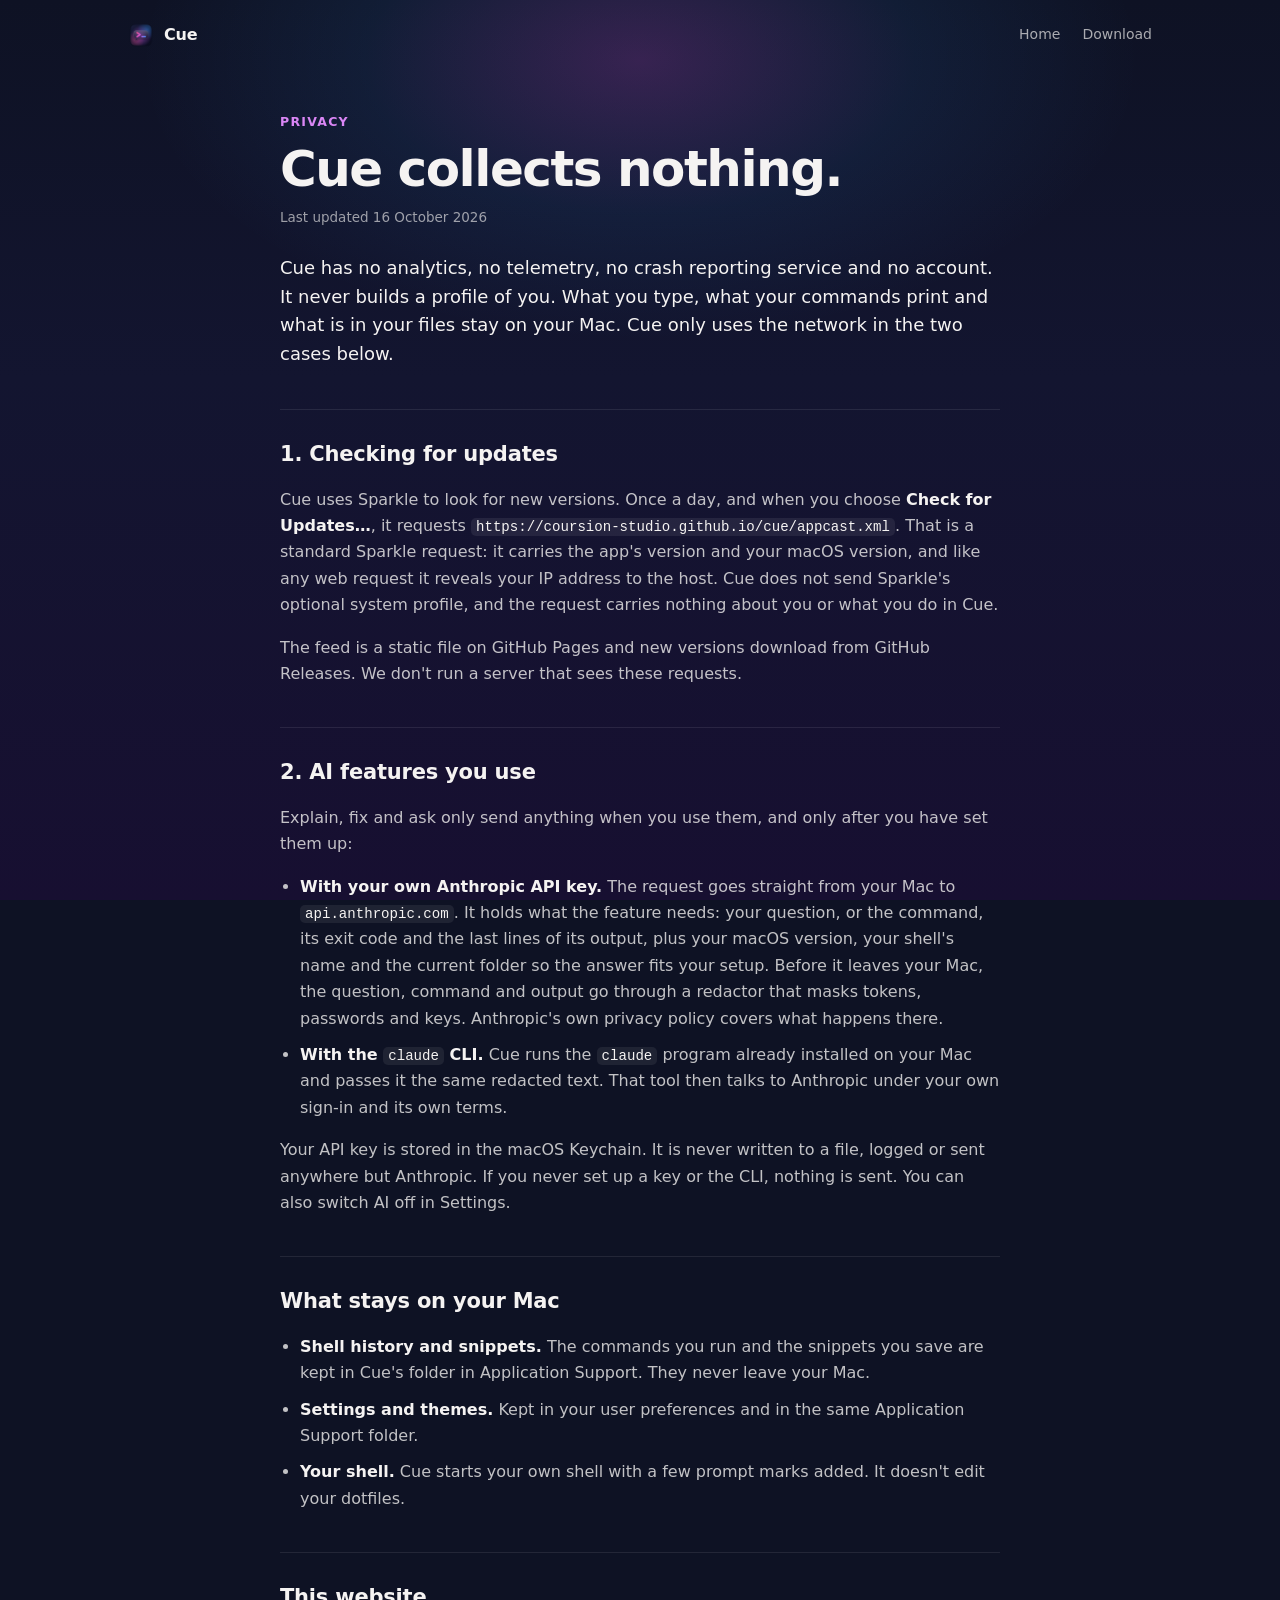
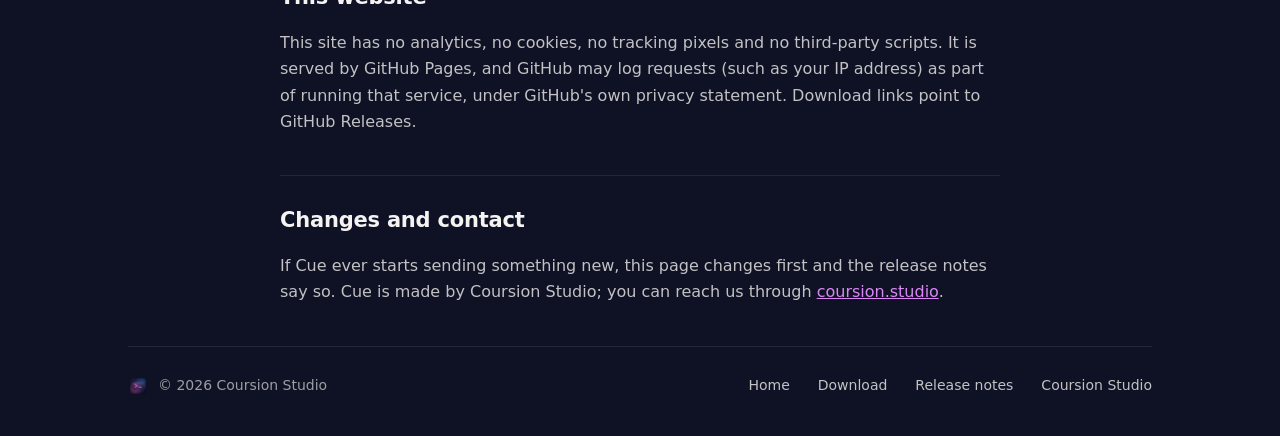
==== commit 87738e09: "Give the lower half of the page room to breathe Lead each lower section with its heading and one sho" ====
--- a/privacy.html
+++ b/privacy.html
@@ -9,7 +9,7 @@
   <link rel="icon" type="image/png" href="favicon.png" />
   <link rel="apple-touch-icon" href="apple-touch-icon.png" />
   <link rel="stylesheet" href="stage.css?v=1d5ceac846" />
-  <link rel="stylesheet" href="cue.css?v=15d2f838bf" />
+  <link rel="stylesheet" href="cue.css?v=8acb8a38bc" />
   <meta name="theme-color" content="#0E1224" />
 </head>
 <body class="legal-page">
@@ -65,14 +65,16 @@
       </section>
     </main>
 
-    <footer>
-      <div class="links">
-        <a href="./">Home</a>
-        <a href="./#download">Download</a>
-        <a href="privacy.html">Privacy</a>
-        <a href="https://coursion.studio">Coursion Studio</a>
+    <footer class="foot">
+      <div class="foot-row">
+        <p class="foot-brand"><img src="icon.png" alt="" width="20" height="20" /><span>© 2026 Coursion Studio</span></p>
+        <nav class="foot-links" aria-label="Footer">
+          <a href="./">Home</a>
+          <a href="./#download">Download</a>
+          <a href="https://github.com/Coursion-Studio/cue/releases">Release notes</a>
+          <a href="https://coursion.studio">Coursion Studio</a>
+        </nav>
       </div>
-      <div>© 2026 <a href="https://coursion.studio">Coursion Studio</a></div>
     </footer>
   </div>
 </body>
--- a/cue.css
+++ b/cue.css
@@ -303,21 +303,11 @@
 .cmp-menu li[aria-selected="true"] span { color: var(--t-fg); }
 .cmp-menu li mark { background: none; color: inherit; text-decoration: underline; text-underline-offset: 3px; }
 
-.ai-trust { margin-top: 48px; }
-.ai-trust .ico { display: grid; place-items: center; width: 40px; height: 40px; margin-bottom: 14px; border-radius: 11px; color: #DA86F5; background: rgb(199 92 235 / 0.12); box-shadow: inset 0 0 0 1px rgb(199 92 235 / 0.28); }
-.ai-trust .ico svg { width: 22px; height: 22px; }
 
 .theme-pair { position: relative; width: min(900px, 100%); margin: 0 auto; padding-bottom: 7%; }
 .theme-pair .back { width: 74%; }
 .theme-pair .front { position: absolute; right: 0; top: 13%; width: 74%; }
-.theme-chips { display: flex; flex-wrap: wrap; justify-content: center; gap: 8px; margin: 24px 0 0; padding: 0; list-style: none; }
-.theme-chips li { padding: 6px 13px; border-radius: 999px; font-size: 13.5px; color: var(--text-secondary); background: rgb(255 255 255 / 0.05); box-shadow: inset 0 0 0 1px rgb(255 255 255 / 0.08); }
-
-.cta-band { text-align: center; padding-top: 72px; }
-.cta-band .lede { margin: 0 auto; }
-.cta-band .cta-row { justify-content: center; }
-.cta-icon { display: block; width: 72px; height: 72px; margin: 0 auto 18px; filter: drop-shadow(0 10px 24px rgb(199 92 235 / 0.35)); }
-footer a { text-decoration: none; }
+
 
 picture { display: block; }
 .sec-head .aside { margin-top: 14px; font-size: 15.5px; color: var(--text-tertiary); }
@@ -328,17 +318,67 @@
 .qt-stack .pal { position: relative; z-index: 2; width: 62%; margin: -2% 5% 0 auto; }
 
 .shot-pair { display: grid; grid-template-columns: repeat(2, minmax(0, 1fr)); gap: 28px; width: min(1080px, 100%); margin: 0 auto; }
-.shot-pair figcaption { margin-top: 14px; font-size: 14.5px; line-height: 1.5; color: var(--text-tertiary); text-align: center; }
-.shot-pair figcaption b { color: var(--text-primary); font-weight: 650; }
-
-.share-head { margin: 0 auto 48px !important; }
+
 .share-strip { display: flex; justify-content: center; align-items: flex-start; gap: 0; margin: 0 auto; }
 .share-card { flex: 0 1 340px; min-width: 0; margin: 0 -14px; }
 .share-card img { display: block; width: 100%; height: auto; border-radius: 10px; box-shadow: 0 24px 60px rgb(0 0 0 / 0.5); }
 .share-card:nth-child(1) picture { transform: rotate(-5deg) translateY(26px); }
 .share-card:nth-child(2) { position: relative; z-index: 1; }
 .share-card:nth-child(3) picture { transform: rotate(5deg) translateY(26px); }
-.share-note { margin: 56px 0 0; text-align: center; font-size: 13.5px; color: var(--text-tertiary); }
+
+main, footer.foot { --text-secondary: rgb(245 243 242 / 0.78); --text-tertiary: rgb(245 243 242 / 0.62); }
+main .sec-head p, main .split-copy p { font-size: 18.5px; }
+
+.sec.calm, .sec.close { padding: 152px 0; border-top: 0; }
+.sec-head.center.calm-head { max-width: 680px; margin: 0 auto 64px; }
+.calm-head p { max-width: 34em; font-size: 19px; line-height: 1.6; }
+
+.keys-grid { display: grid; grid-template-columns: repeat(4, minmax(0, 1fr)); gap: 14px; width: min(960px, 100%); margin: 0 auto; padding: 0; list-style: none; }
+.keys-grid li { display: flex; flex-direction: column; align-items: flex-start; gap: 16px; padding: 22px 20px 20px; border-radius: 14px; font-size: 15.5px; line-height: 1.4; color: var(--text-primary); background: rgb(255 255 255 / 0.03); box-shadow: inset 0 0 0 1px rgb(255 255 255 / 0.07); }
+.keys-grid li kbd:not([class]) { min-width: 1.9em; font-size: 15px; line-height: 1.9; border-radius: 7px; }
+.keys-grid li.ai { background: rgb(199 92 235 / 0.07); box-shadow: inset 0 0 0 1px rgb(199 92 235 / 0.26); }
+.keys-grid li.ai kbd:not([class]) { color: #F2D7FB; background: rgb(199 92 235 / 0.16); border-color: rgb(218 134 245 / 0.34); }
+.keys-trust { display: flex; justify-content: center; align-items: flex-start; gap: 10px; max-width: 640px; margin: 48px auto 0; font-size: 15.5px; line-height: 1.6; text-align: left; color: var(--text-secondary); text-wrap: pretty; }
+.keys-trust svg { flex: none; width: 20px; height: 20px; margin-top: 2px; fill: none; stroke: #DA86F5; stroke-width: 1.9; stroke-linecap: round; stroke-linejoin: round; }
+.keys-trust a { color: var(--text-primary); text-underline-offset: 3px; text-decoration-color: rgb(255 255 255 / 0.35); }
+.keys-trust a:hover { text-decoration-color: currentColor; }
+
+.sec.close { padding-bottom: 136px; text-align: center; }
+.sec.close .glow { top: 18%; }
+.close-icon { display: block; width: 64px; height: 64px; margin: 0 auto 28px; filter: drop-shadow(0 12px 28px rgb(199 92 235 / 0.35)); }
+.close-title { margin: 0 0 18px; font: 700 clamp(34px, 4.2vw, 54px)/1.06 var(--mono); letter-spacing: -0.045em; }
+.close-lede { max-width: 32em; margin: 0 auto 36px; font-size: 19px; line-height: 1.6; color: var(--text-secondary); text-wrap: pretty; }
+.close-cta { display: flex; flex-wrap: wrap; justify-content: center; align-items: center; gap: 12px; }
+.close-cta .brew { font-size: 12.5px; text-align: left; }
+.close-cta .brew-copy { width: 36px; padding: 0; justify-content: center; }
+.close-cta .brew-copy span { display: none; }
+.close-meta { justify-content: center; margin-top: 24px; }
+
+footer.foot { padding: 0; font-size: 14px; text-align: left; color: var(--text-tertiary); }
+.foot-row { display: flex; align-items: center; justify-content: space-between; gap: 16px 32px; padding-top: 28px; padding-bottom: 40px; border-top: 1px solid var(--rule); }
+.foot-brand { display: flex; align-items: center; gap: 10px; margin: 0; }
+.foot-brand img { border-radius: 5px; opacity: 0.85; }
+.foot-links { display: flex; flex-wrap: wrap; gap: 8px 28px; }
+.foot-links a { color: var(--text-secondary); text-decoration: none; transition: color 0.15s ease; }
+.foot-links a:hover { color: var(--text-primary); }
+
+@media (max-width: 980px) {
+  .keys-grid { grid-template-columns: repeat(2, minmax(0, 1fr)); width: min(640px, 100%); }
+}
+@media (max-width: 720px) {
+  main .sec-head p, main .split-copy p { font-size: 17px; }
+  .sec.calm, .sec.close { padding: 96px 0; }
+  .sec-head.center.calm-head { margin-bottom: 44px; }
+  .calm-head p, .close-lede { font-size: 17px; }
+  .keys-grid { gap: 10px; }
+  .keys-grid li { gap: 12px; padding: 16px 14px; font-size: 14.5px; }
+  .keys-grid li kbd:not([class]) { font-size: 13.5px; }
+  .keys-trust { font-size: 15px; margin-top: 36px; }
+  .close-cta { flex-direction: column; align-items: stretch; }
+  .close-meta { gap: 6px 0; }
+  .foot-row { flex-direction: column; justify-content: center; text-align: center; padding-bottom: 32px; }
+  .foot-links { justify-content: center; gap: 8px 22px; }
+}
 
 @media (max-width: 980px) {
   .hero-grid { grid-template-columns: minmax(0, 1fr); gap: 48px; margin-top: 40px; }
@@ -352,12 +392,11 @@
   .hero-grid { margin-top: 28px; }
   .hero .sub { font-size: 16.5px; }
   .hero-cta { align-items: stretch; }
-  .hero-cta .btn, .cta-band .btn { justify-content: center; }
+  .hero-cta .btn, .close-cta .btn { justify-content: center; }
   .brew { height: auto; min-height: 48px; padding-top: 6px; padding-bottom: 6px; }
   .brew code { white-space: normal; line-height: 1.45; }
   .brew code span { white-space: nowrap; }
   .hero .term { height: 470px; }
-  .cta-band .cta-row { flex-direction: column; align-items: stretch; }
   .brew { font-size: 12px; padding-left: 12px; }
   .brew-copy span { display: none; }
   .term-cards { height: 300px; padding: 10px 8px 8px; }
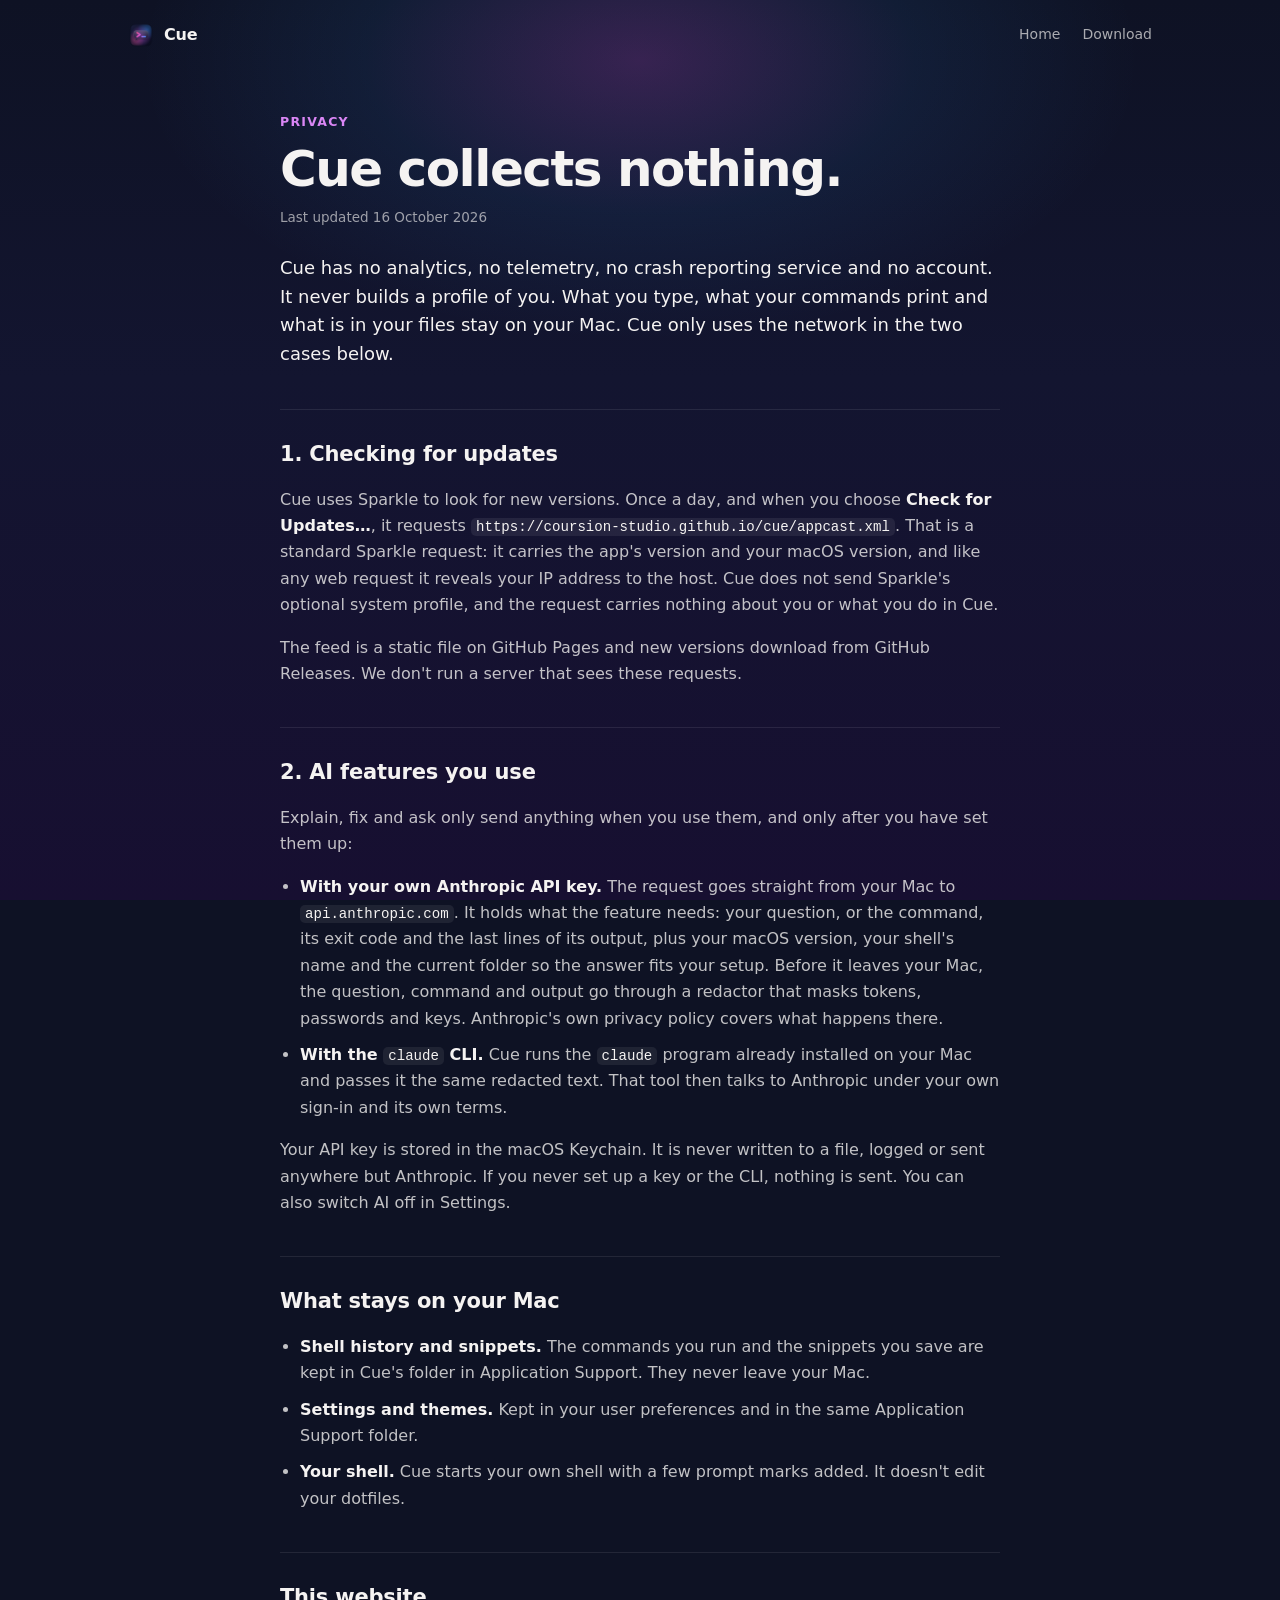
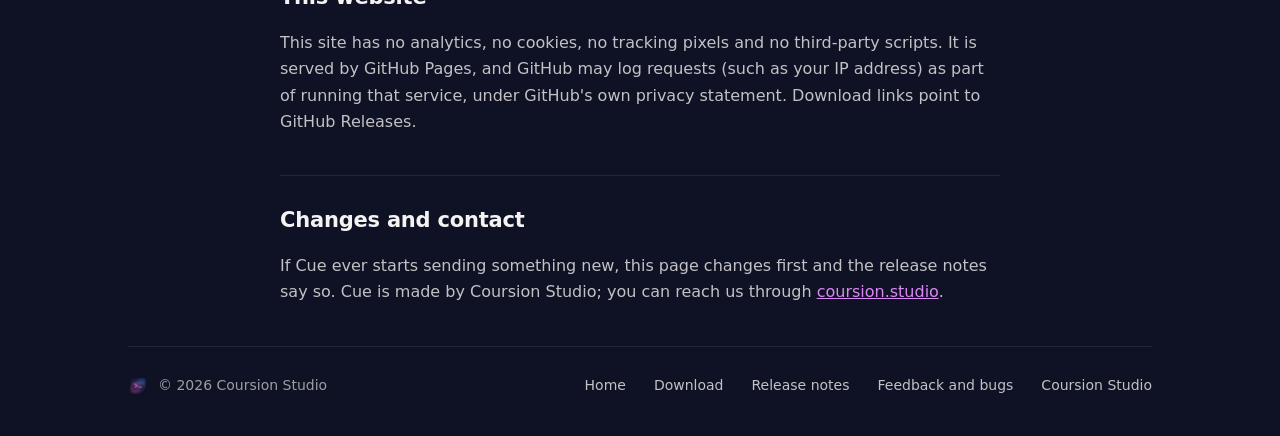
==== commit 9c5f9126: "Add issue templates and a feedback link A bug report form asks for the Cue version, macOS version, M" ====
--- a/privacy.html
+++ b/privacy.html
@@ -9,7 +9,7 @@
   <link rel="icon" type="image/png" href="favicon.png" />
   <link rel="apple-touch-icon" href="apple-touch-icon.png" />
   <link rel="stylesheet" href="stage.css?v=1d5ceac846" />
-  <link rel="stylesheet" href="cue.css?v=8acb8a38bc" />
+  <link rel="stylesheet" href="cue.css?v=e607624e32" />
   <meta name="theme-color" content="#0E1224" />
 </head>
 <body class="legal-page">
@@ -71,7 +71,8 @@
         <nav class="foot-links" aria-label="Footer">
           <a href="./">Home</a>
           <a href="./#download">Download</a>
-          <a href="https://github.com/Coursion-Studio/cue/releases">Release notes</a>
+          <a href="releases.html">Release notes</a>
+          <a href="https://github.com/Coursion-Studio/cue/issues/new/choose">Feedback and bugs</a>
           <a href="https://coursion.studio">Coursion Studio</a>
         </nav>
       </div>
--- a/cue.css
+++ b/cue.css
@@ -310,12 +310,13 @@
 
 
 picture { display: block; }
-.sec-head .aside { margin-top: 14px; font-size: 15.5px; color: var(--text-tertiary); }
-
-.qt-stack { width: min(960px, 100%); margin: 0 auto; }
-.qt-stack .qt { position: relative; z-index: 1; width: 100%; }
-.qt-stack .qt img { border-radius: 0 0 14px 14px; }
-.qt-stack .pal { position: relative; z-index: 2; width: 62%; margin: -2% 5% 0 auto; }
+
+.shot.solo { width: min(920px, 100%); margin: 0 auto; }
+.shot.wide { width: min(1080px, 100%); margin: 0 auto; }
+.shot.qt img { border-radius: 0 0 14px 14px; }
+.calm .split { gap: 72px; }
+.calm .split-copy p + p { margin-top: 16px; }
+main .k { font: 500 0.88em var(--mono); color: var(--text-primary); white-space: nowrap; }
 
 .shot-pair { display: grid; grid-template-columns: repeat(2, minmax(0, 1fr)); gap: 28px; width: min(1080px, 100%); margin: 0 auto; }
 
@@ -363,6 +364,7 @@
 .foot-links a:hover { color: var(--text-primary); }
 
 @media (max-width: 980px) {
+  .calm .split { gap: 44px; }
   .keys-grid { grid-template-columns: repeat(2, minmax(0, 1fr)); width: min(640px, 100%); }
 }
 @media (max-width: 720px) {
@@ -408,7 +410,6 @@
   .cmp-menu li b { min-width: 68px; font-size: 12px; }
   .theme-pair .back, .theme-pair .front { width: 86%; }
   .theme-pair .front { top: 16%; }
-  .qt-stack .pal { width: 88%; margin: -4% 0 0 auto; }
   .shot-pair { grid-template-columns: 1fr; gap: 36px; }
   .share-card { margin: 0 -10px; }
   .share-card:nth-child(1) picture, .share-card:nth-child(3) picture { transform: rotate(0) translateY(18px) scale(0.92); }
@@ -433,3 +434,25 @@
 .legal li + li { margin-top: 10px; }
 .legal b { color: var(--text-primary); font-weight: 600; }
 .legal a { color: #DA86F5; }
+
+.notes .lede { margin-bottom: 8px; color: var(--text-secondary); }
+.release { margin-top: 56px; padding-top: 36px; border-top: 1px solid var(--rule); scroll-margin-top: 24px; }
+.release-head { display: flex; flex-wrap: wrap; align-items: baseline; gap: 6px 14px; margin-bottom: 18px; }
+.release-head h2 { margin: 0; font: 700 clamp(26px, 3vw, 32px)/1.1 var(--mono); letter-spacing: -0.04em; }
+.release-head h2 a { color: var(--text-primary); text-decoration: none; }
+.release-head h2 a:hover { color: #DA86F5; }
+.release-head time { font: 13px var(--mono); color: var(--text-tertiary); }
+.release-latest { padding: 2px 9px; border-radius: 999px; font: 600 11.5px var(--sans); letter-spacing: 0.02em; color: #F2D7FB; background: rgb(199 92 235 / 0.18); box-shadow: inset 0 0 0 1px rgb(218 134 245 / 0.34); }
+.release-link { margin-left: auto; font-size: 14px; }
+.legal .release-link { color: var(--text-secondary); text-underline-offset: 3px; text-decoration-color: rgb(255 255 255 / 0.3); }
+.legal .release-link:hover { color: var(--text-primary); }
+.release > p { margin: 0 0 16px; }
+.release ul { margin: 0; padding-left: 20px; }
+.release li + li { margin-top: 14px; }
+.release li::marker { color: #DA86F5; }
+.release strong { color: var(--text-primary); font-weight: 600; }
+.release h3 { margin: 28px 0 12px; font-size: 17px; font-weight: 650; }
+@media (max-width: 720px) {
+  .release { margin-top: 44px; padding-top: 28px; }
+  .release-link { margin-left: 0; flex-basis: 100%; }
+}
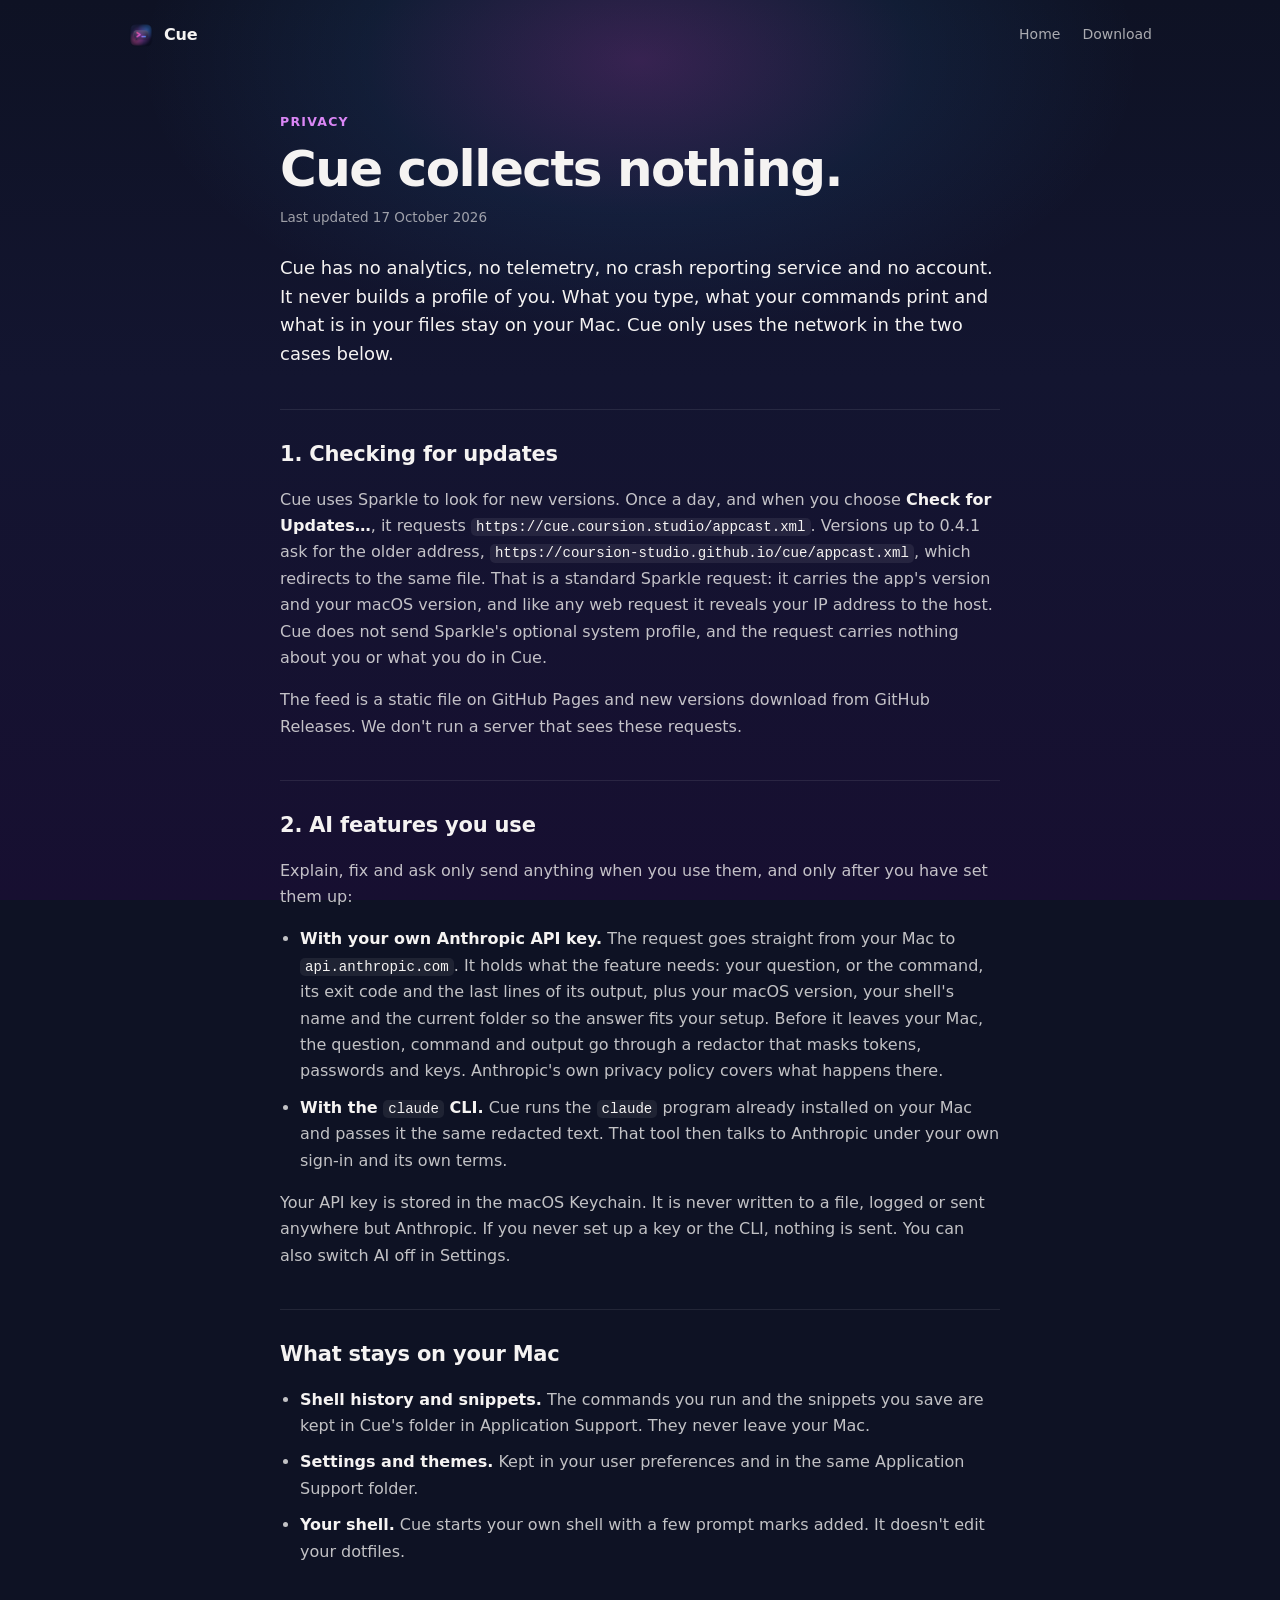
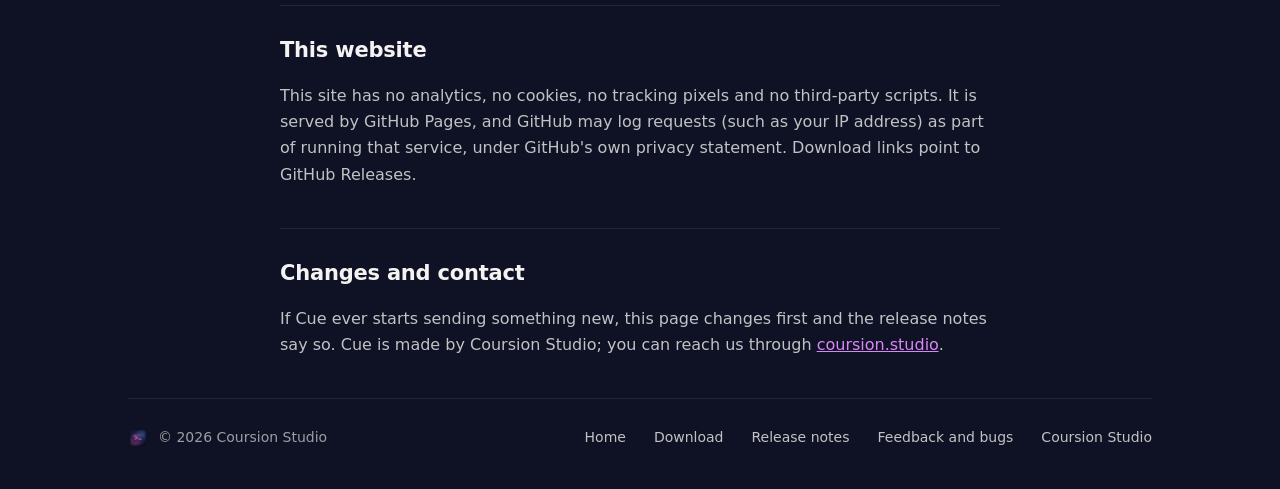
==== commit c1f7e56d: "Name both update feed addresses on the privacy page The next release reads its Sparkle feed from cue" ====
--- a/privacy.html
+++ b/privacy.html
@@ -26,12 +26,12 @@
     <main class="legal">
       <p class="eyebrow">Privacy</p>
       <h1>Cue collects nothing.</h1>
-      <p class="updated">Last updated 16 October 2026</p>
+      <p class="updated">Last updated 17 October 2026</p>
       <p class="lede">Cue has no analytics, no telemetry, no crash reporting service and no account. It never builds a profile of you. What you type, what your commands print and what is in your files stay on your Mac. Cue only uses the network in the two cases below.</p>
 
       <section>
         <h2>1. Checking for updates</h2>
-        <p>Cue uses Sparkle to look for new versions. Once a day, and when you choose <b>Check for Updates…</b>, it requests <code>https://coursion-studio.github.io/cue/appcast.xml</code>. That is a standard Sparkle request: it carries the app's version and your macOS version, and like any web request it reveals your IP address to the host. Cue does not send Sparkle's optional system profile, and the request carries nothing about you or what you do in Cue.</p>
+        <p>Cue uses Sparkle to look for new versions. Once a day, and when you choose <b>Check for Updates…</b>, it requests <code>https://cue.coursion.studio/appcast.xml</code>. Versions up to 0.4.1 ask for the older address, <code>https://coursion-studio.github.io/cue/appcast.xml</code>, which redirects to the same file. That is a standard Sparkle request: it carries the app's version and your macOS version, and like any web request it reveals your IP address to the host. Cue does not send Sparkle's optional system profile, and the request carries nothing about you or what you do in Cue.</p>
         <p>The feed is a static file on GitHub Pages and new versions download from GitHub Releases. We don't run a server that sees these requests.</p>
       </section>
 
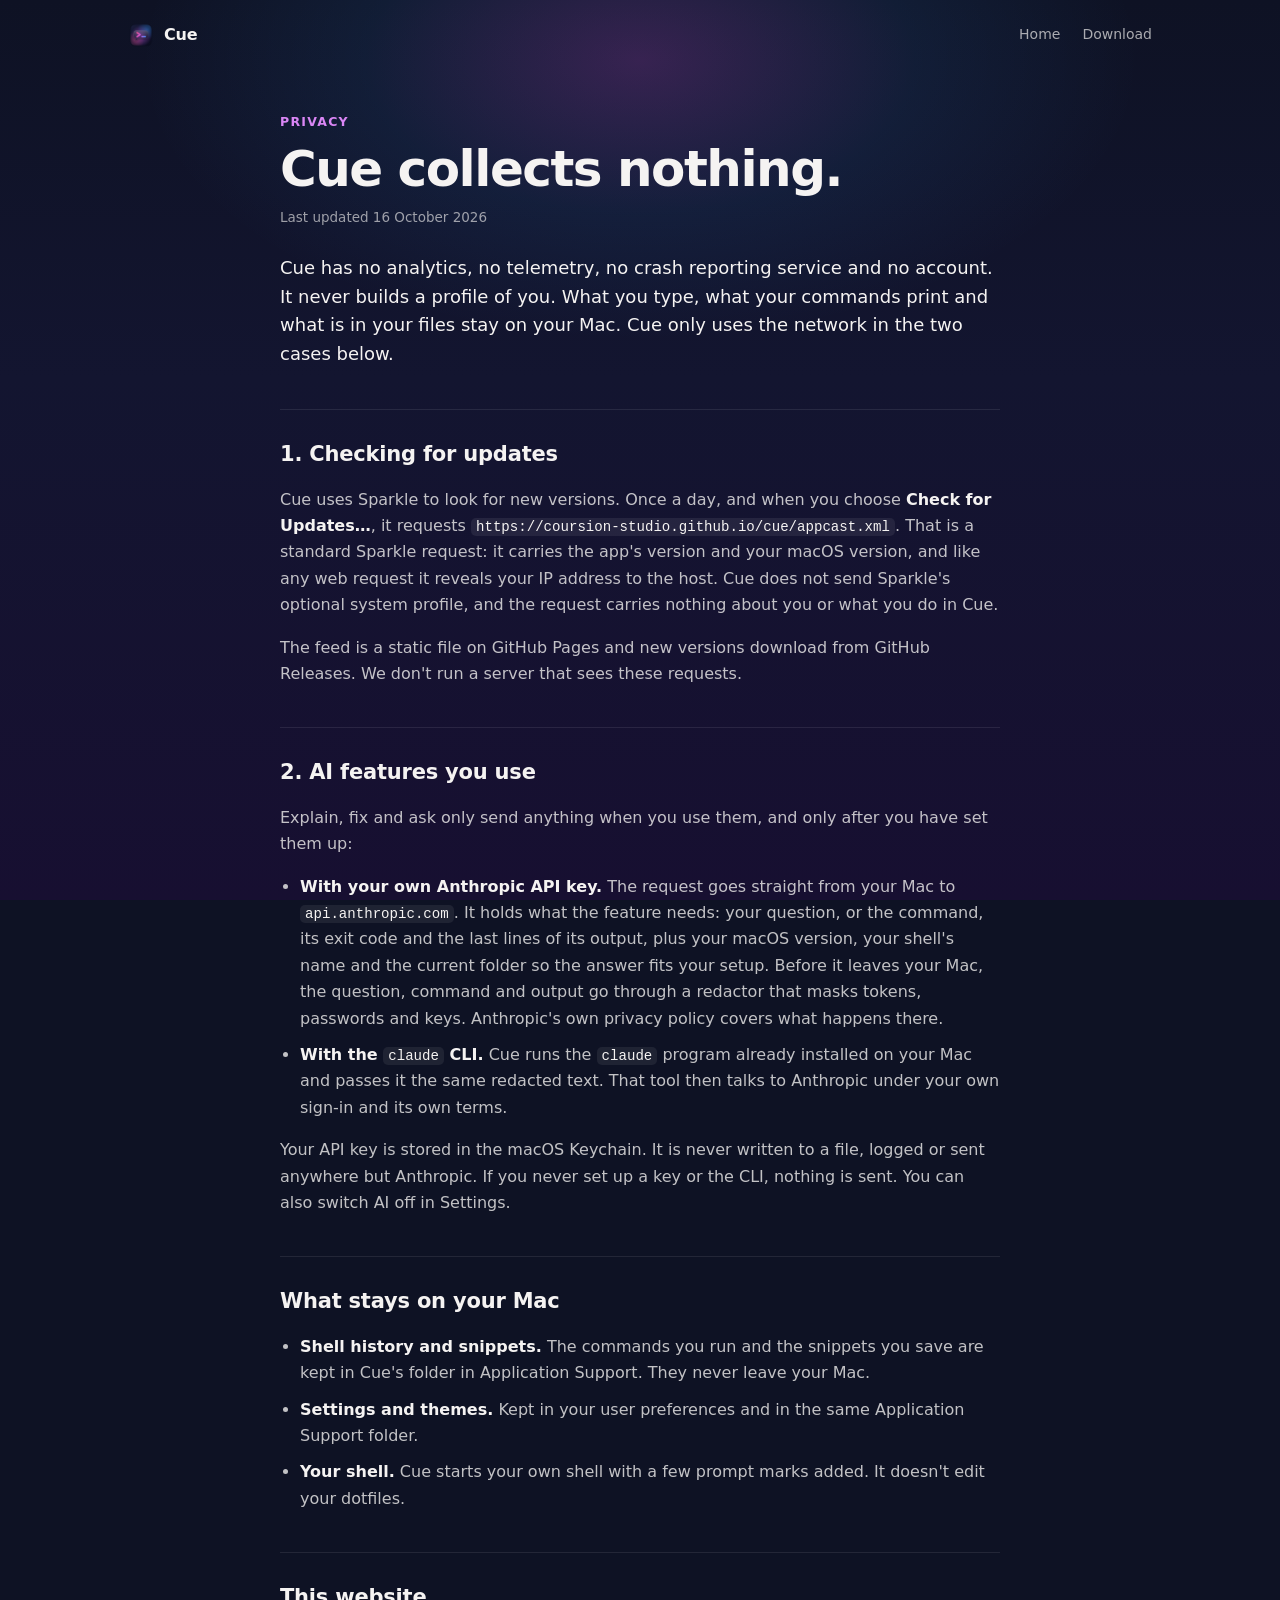
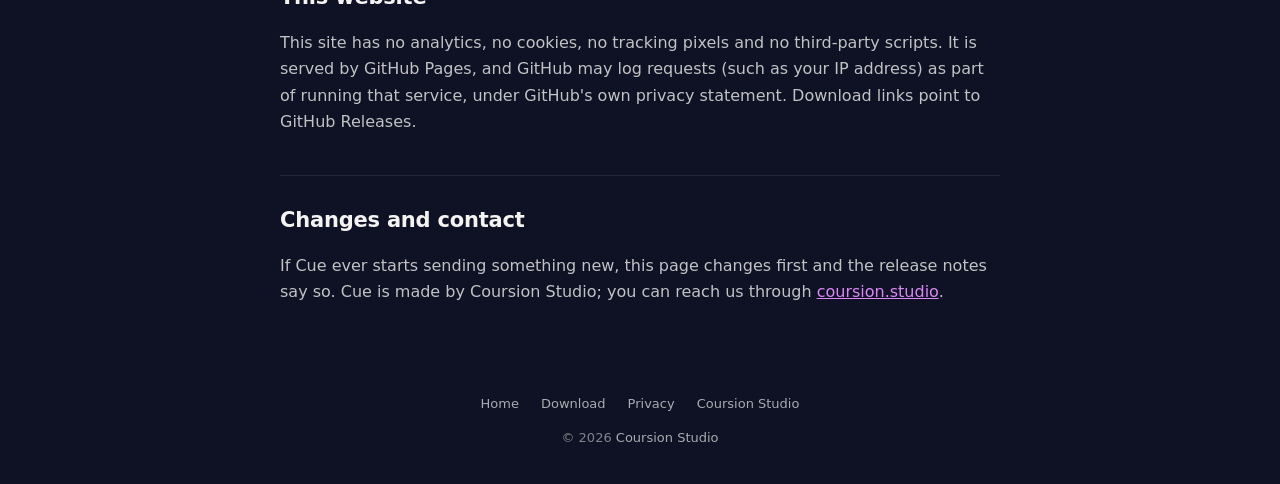
==== commit 6a1ef041: "Stamp cue.css, cue.js and the social card with the kit's sha256 hash" ====
--- a/privacy.html
+++ b/privacy.html
@@ -9,7 +9,7 @@
   <link rel="icon" type="image/png" href="favicon.png" />
   <link rel="apple-touch-icon" href="apple-touch-icon.png" />
   <link rel="stylesheet" href="stage.css?v=1d5ceac846" />
-  <link rel="stylesheet" href="cue.css?v=e607624e32" />
+  <link rel="stylesheet" href="cue.css?v=e9bab6a680" />
   <meta name="theme-color" content="#0E1224" />
 </head>
 <body class="legal-page">
@@ -26,12 +26,12 @@
     <main class="legal">
       <p class="eyebrow">Privacy</p>
       <h1>Cue collects nothing.</h1>
-      <p class="updated">Last updated 17 October 2026</p>
+      <p class="updated">Last updated 16 October 2026</p>
       <p class="lede">Cue has no analytics, no telemetry, no crash reporting service and no account. It never builds a profile of you. What you type, what your commands print and what is in your files stay on your Mac. Cue only uses the network in the two cases below.</p>
 
       <section>
         <h2>1. Checking for updates</h2>
-        <p>Cue uses Sparkle to look for new versions. Once a day, and when you choose <b>Check for Updates…</b>, it requests <code>https://cue.coursion.studio/appcast.xml</code>. Versions up to 0.4.1 ask for the older address, <code>https://coursion-studio.github.io/cue/appcast.xml</code>, which redirects to the same file. That is a standard Sparkle request: it carries the app's version and your macOS version, and like any web request it reveals your IP address to the host. Cue does not send Sparkle's optional system profile, and the request carries nothing about you or what you do in Cue.</p>
+        <p>Cue uses Sparkle to look for new versions. Once a day, and when you choose <b>Check for Updates…</b>, it requests <code>https://coursion-studio.github.io/cue/appcast.xml</code>. That is a standard Sparkle request: it carries the app's version and your macOS version, and like any web request it reveals your IP address to the host. Cue does not send Sparkle's optional system profile, and the request carries nothing about you or what you do in Cue.</p>
         <p>The feed is a static file on GitHub Pages and new versions download from GitHub Releases. We don't run a server that sees these requests.</p>
       </section>
 
@@ -65,17 +65,14 @@
       </section>
     </main>
 
-    <footer class="foot">
-      <div class="foot-row">
-        <p class="foot-brand"><img src="icon.png" alt="" width="20" height="20" /><span>© 2026 Coursion Studio</span></p>
-        <nav class="foot-links" aria-label="Footer">
-          <a href="./">Home</a>
-          <a href="./#download">Download</a>
-          <a href="releases.html">Release notes</a>
-          <a href="https://github.com/Coursion-Studio/cue/issues/new/choose">Feedback and bugs</a>
-          <a href="https://coursion.studio">Coursion Studio</a>
-        </nav>
+    <footer>
+      <div class="links">
+        <a href="./">Home</a>
+        <a href="./#download">Download</a>
+        <a href="privacy.html">Privacy</a>
+        <a href="https://coursion.studio">Coursion Studio</a>
       </div>
+      <div>© 2026 <a href="https://coursion.studio">Coursion Studio</a></div>
     </footer>
   </div>
 </body>
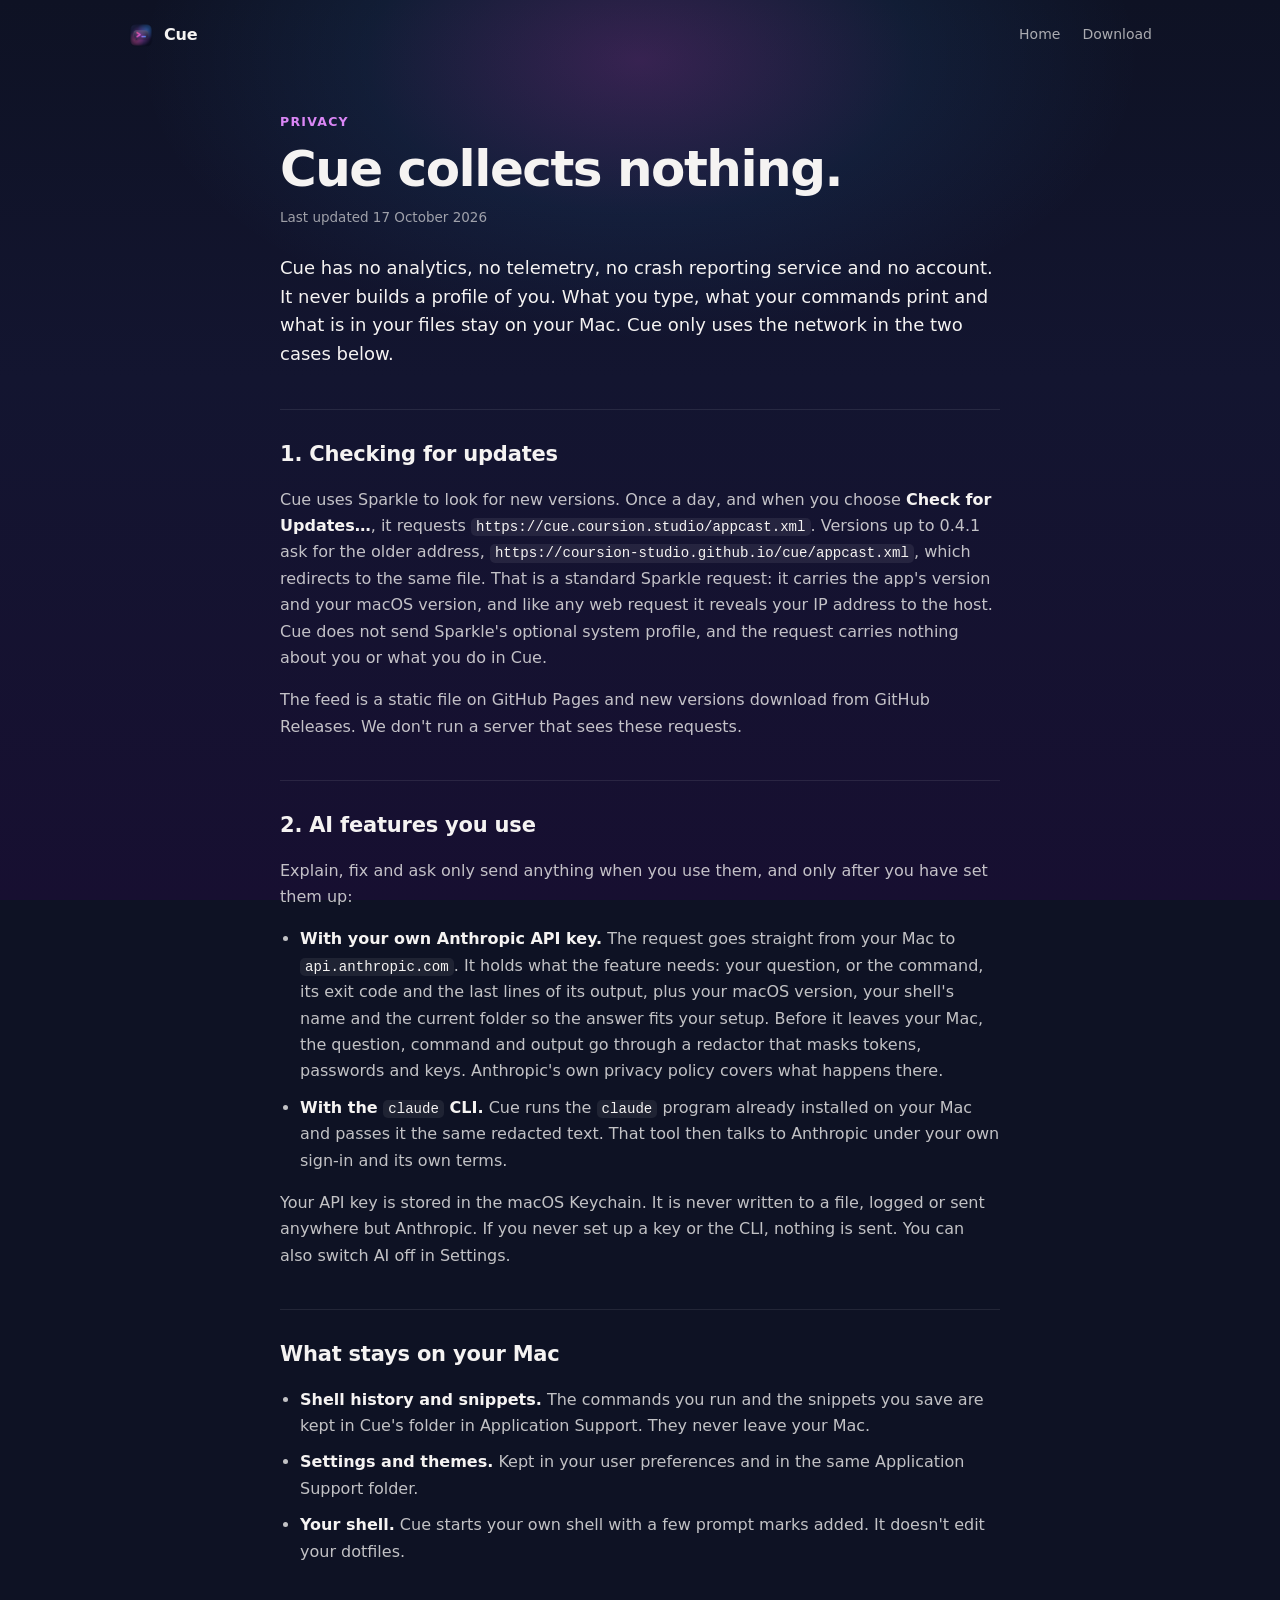
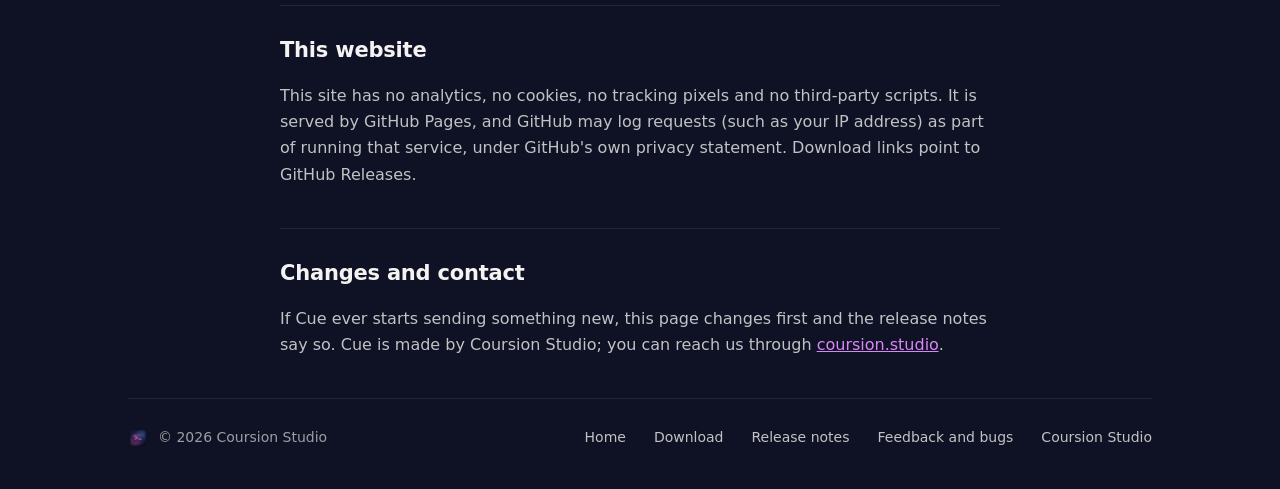
==== commit e1f21c26: "Stamp with sha256 so release-notes.mjs agrees with the kit stamp script" ====
--- a/privacy.html
+++ b/privacy.html
@@ -9,7 +9,7 @@
   <link rel="icon" type="image/png" href="favicon.png" />
   <link rel="apple-touch-icon" href="apple-touch-icon.png" />
   <link rel="stylesheet" href="stage.css?v=1d5ceac846" />
-  <link rel="stylesheet" href="cue.css?v=e9bab6a680" />
+  <link rel="stylesheet" href="cue.css?v=6fbf743c2b" />
   <meta name="theme-color" content="#0E1224" />
 </head>
 <body class="legal-page">
@@ -26,12 +26,12 @@
     <main class="legal">
       <p class="eyebrow">Privacy</p>
       <h1>Cue collects nothing.</h1>
-      <p class="updated">Last updated 16 October 2026</p>
+      <p class="updated">Last updated 17 October 2026</p>
       <p class="lede">Cue has no analytics, no telemetry, no crash reporting service and no account. It never builds a profile of you. What you type, what your commands print and what is in your files stay on your Mac. Cue only uses the network in the two cases below.</p>
 
       <section>
         <h2>1. Checking for updates</h2>
-        <p>Cue uses Sparkle to look for new versions. Once a day, and when you choose <b>Check for Updates…</b>, it requests <code>https://coursion-studio.github.io/cue/appcast.xml</code>. That is a standard Sparkle request: it carries the app's version and your macOS version, and like any web request it reveals your IP address to the host. Cue does not send Sparkle's optional system profile, and the request carries nothing about you or what you do in Cue.</p>
+        <p>Cue uses Sparkle to look for new versions. Once a day, and when you choose <b>Check for Updates…</b>, it requests <code>https://cue.coursion.studio/appcast.xml</code>. Versions up to 0.4.1 ask for the older address, <code>https://coursion-studio.github.io/cue/appcast.xml</code>, which redirects to the same file. That is a standard Sparkle request: it carries the app's version and your macOS version, and like any web request it reveals your IP address to the host. Cue does not send Sparkle's optional system profile, and the request carries nothing about you or what you do in Cue.</p>
         <p>The feed is a static file on GitHub Pages and new versions download from GitHub Releases. We don't run a server that sees these requests.</p>
       </section>
 
@@ -65,14 +65,17 @@
       </section>
     </main>
 
-    <footer>
-      <div class="links">
-        <a href="./">Home</a>
-        <a href="./#download">Download</a>
-        <a href="privacy.html">Privacy</a>
-        <a href="https://coursion.studio">Coursion Studio</a>
+    <footer class="foot">
+      <div class="foot-row">
+        <p class="foot-brand"><img src="icon.png" alt="" width="20" height="20" /><span>© 2026 Coursion Studio</span></p>
+        <nav class="foot-links" aria-label="Footer">
+          <a href="./">Home</a>
+          <a href="./#download">Download</a>
+          <a href="releases.html">Release notes</a>
+          <a href="https://github.com/Coursion-Studio/cue/issues/new/choose">Feedback and bugs</a>
+          <a href="https://coursion.studio">Coursion Studio</a>
+        </nav>
       </div>
-      <div>© 2026 <a href="https://coursion.studio">Coursion Studio</a></div>
     </footer>
   </div>
 </body>
